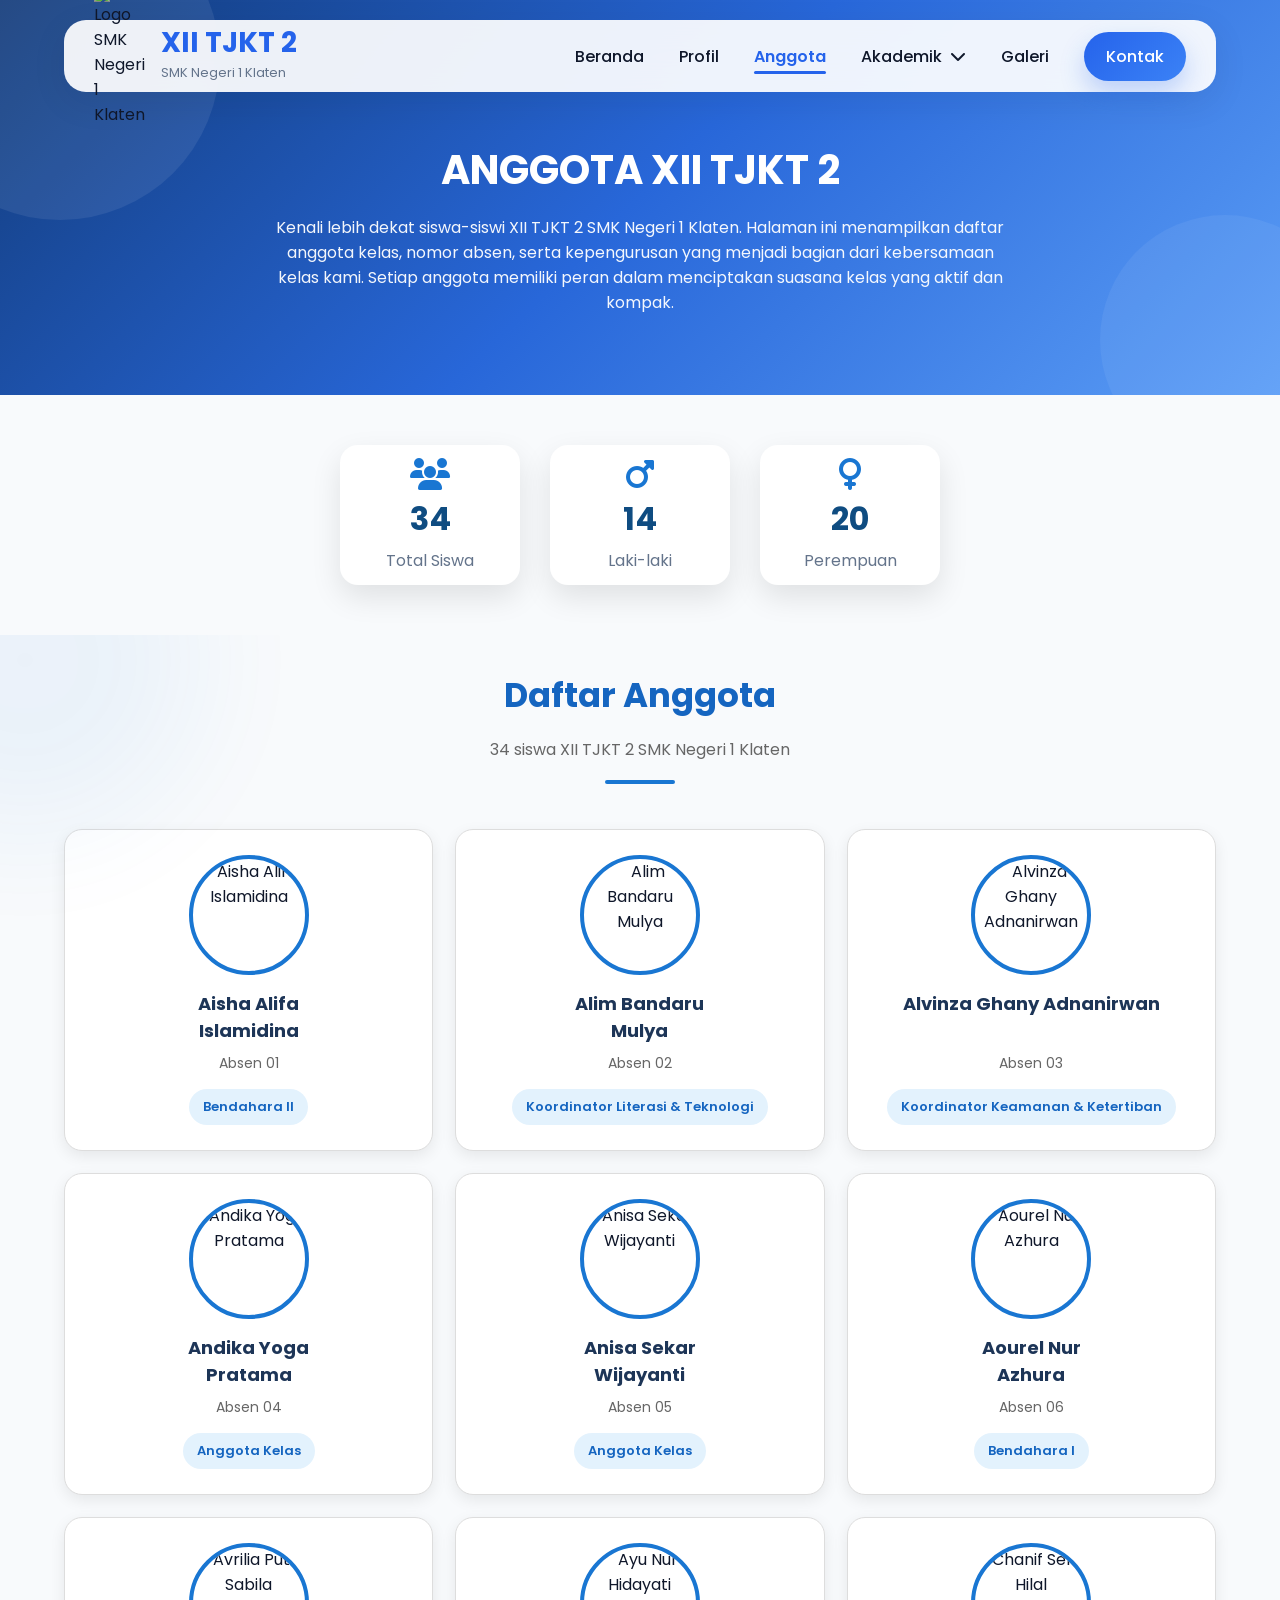
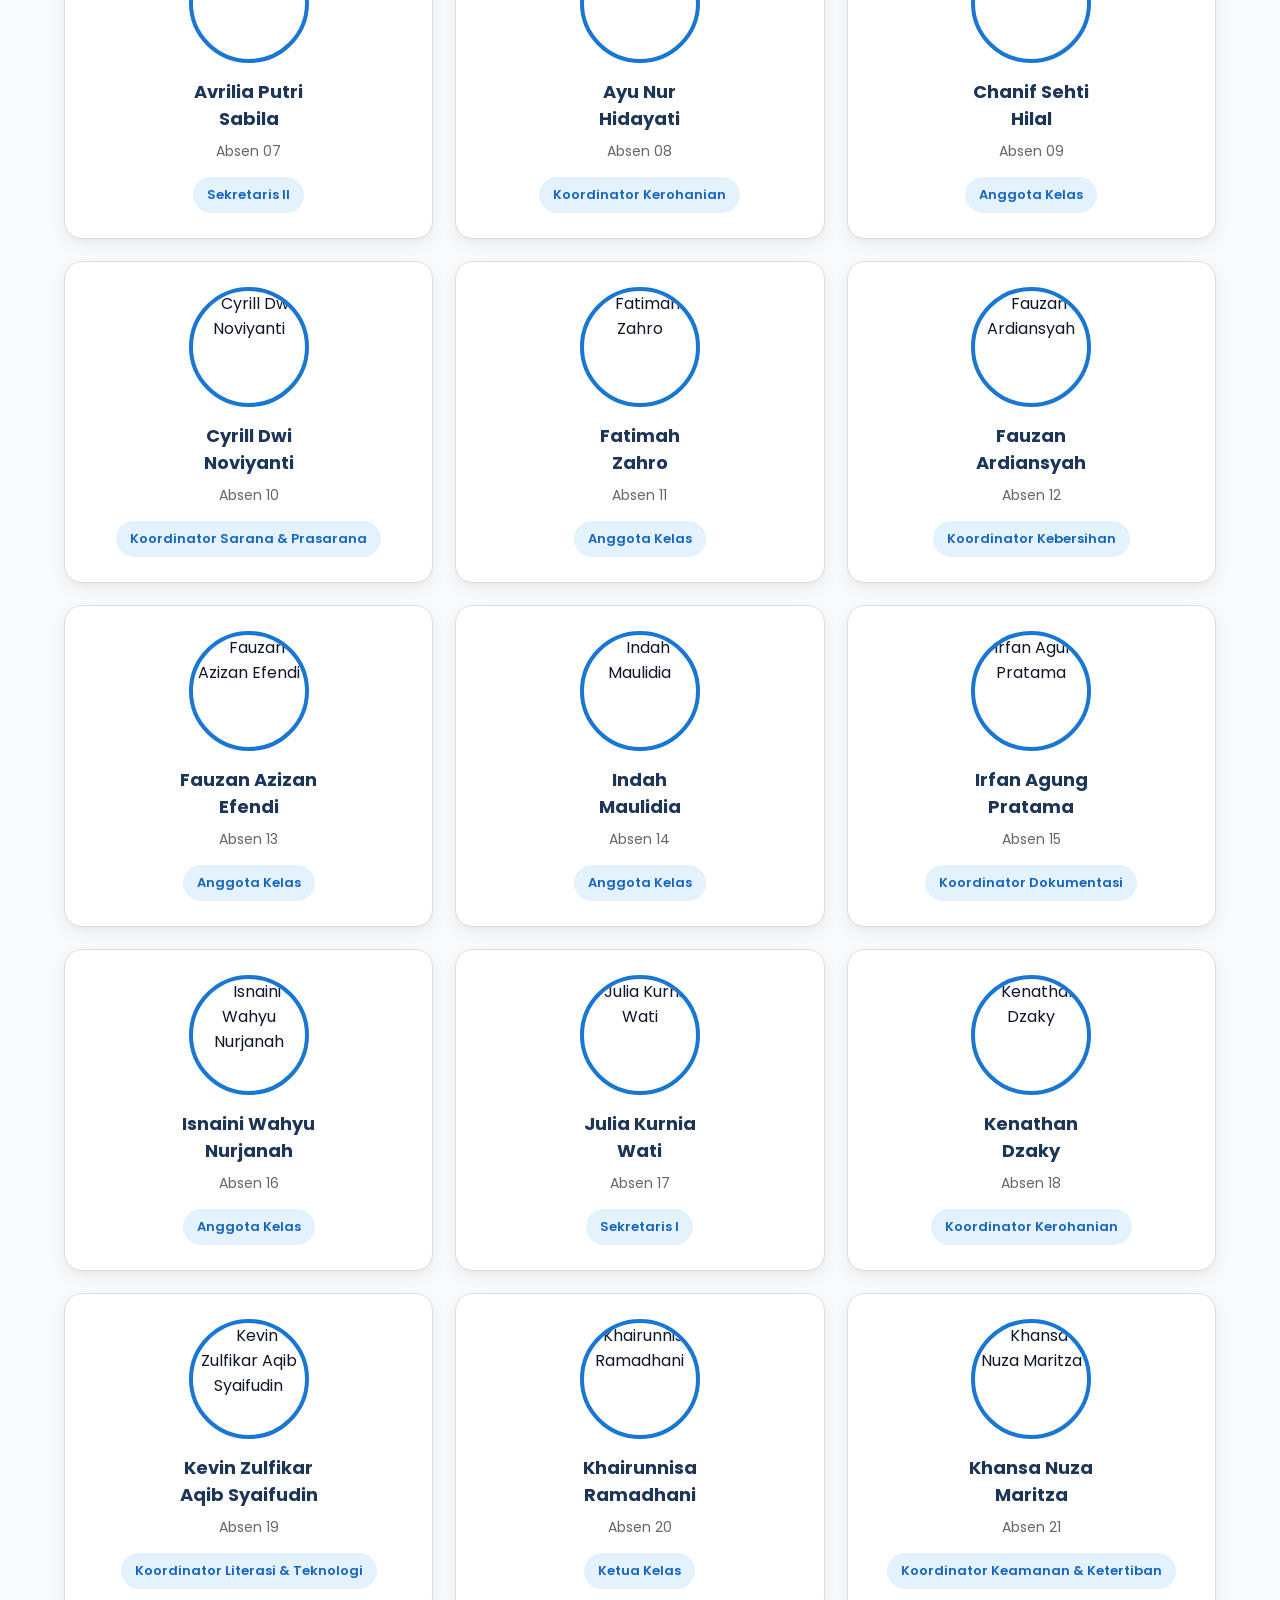
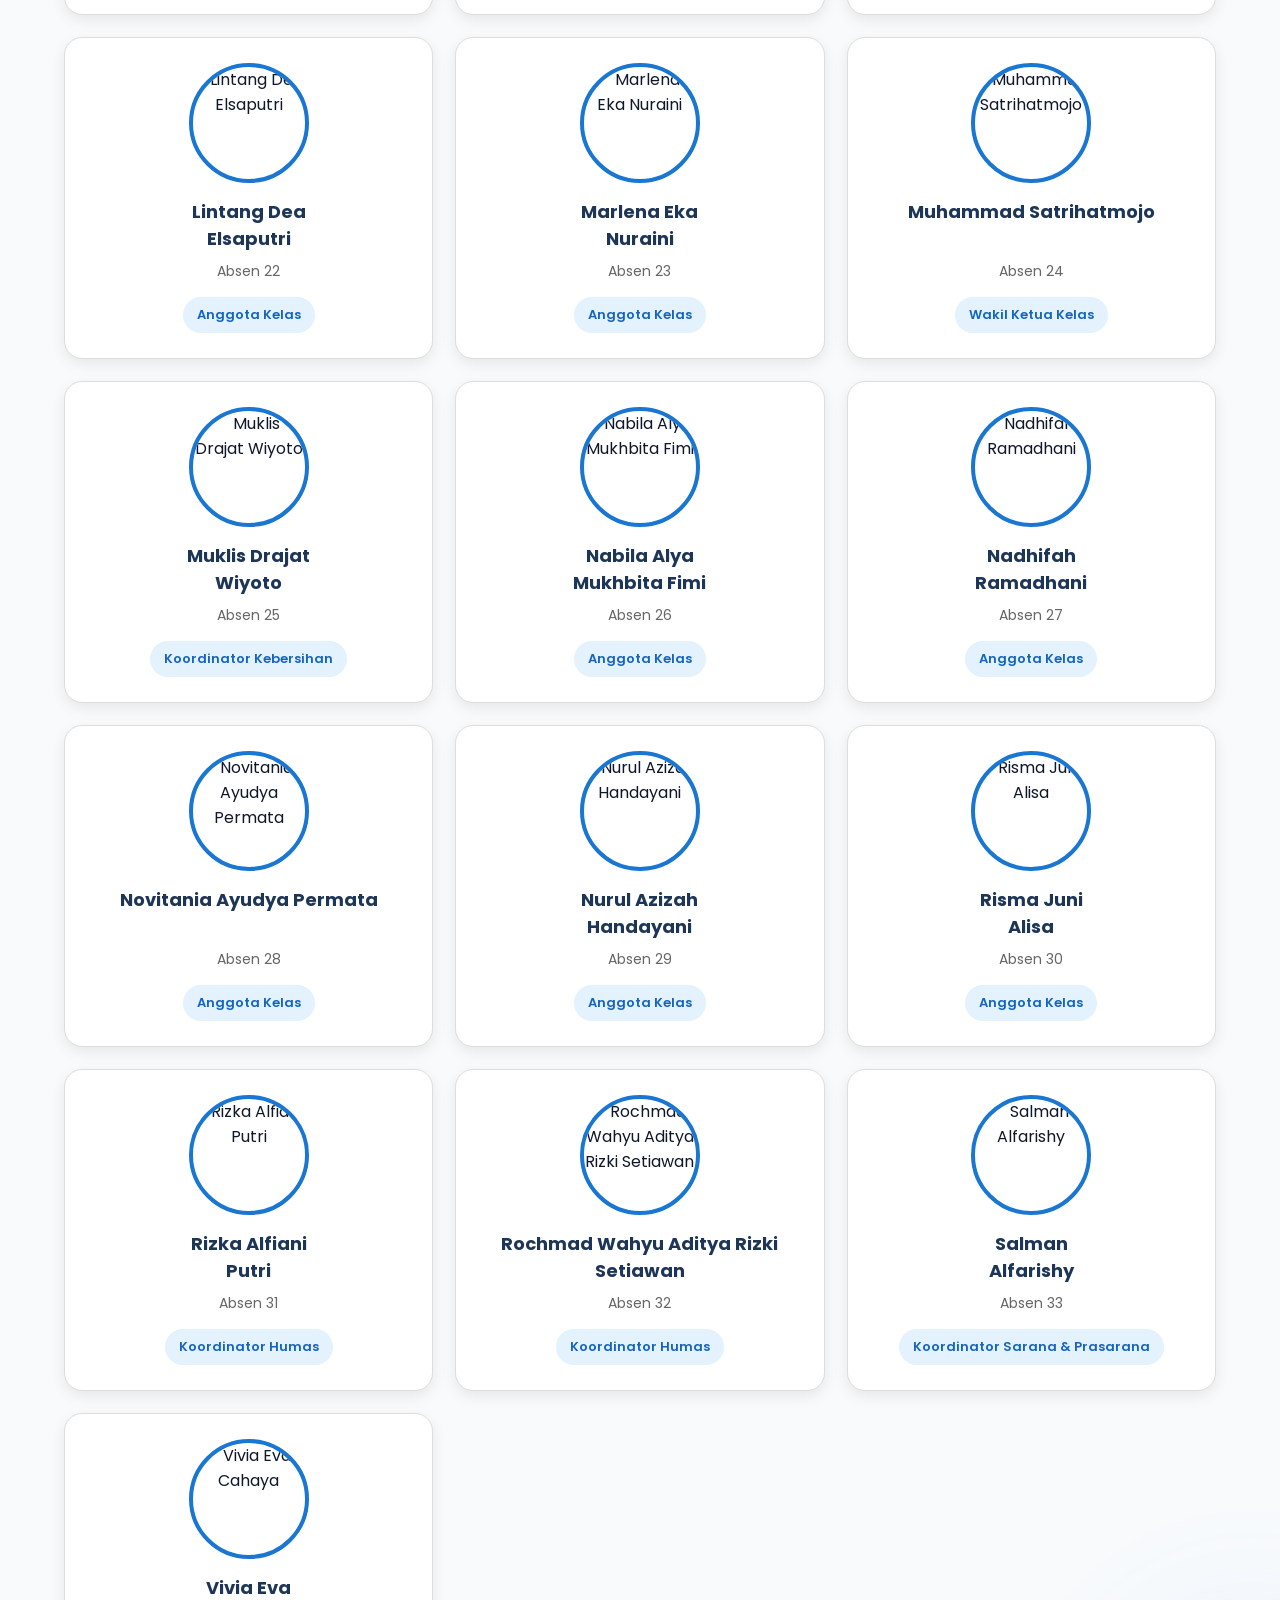
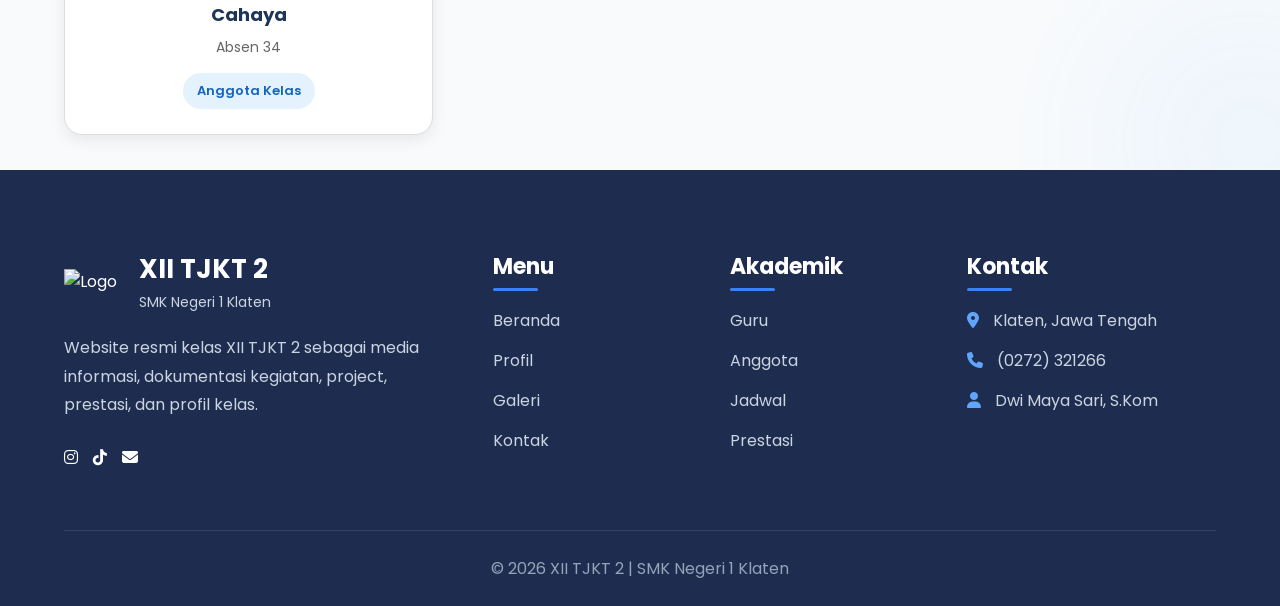
==== anggota.html @ 64a410ef "Add files via upload" ====
<!DOCTYPE html>
<html lang="en">
<head>
    <meta charset="UTF-8">
    <meta name="viewport" info="width=device-width, initial-scale=1.0">
    <title>Anggota | XII TJKT 2</title>
    <link rel="stylesheet" href="style3.css">
    <link rel="preconnect" href="https://fonts.googleapis.com">
    <link rel="preconnect" href="https://fonts.gstatic.com" crossorigin>
    <link href="https://fonts.googleapis.com/css2?family=Poppins:wght@300;400;500;600;700;800&display=swap" rel="stylesheet">
    <link rel="stylesheet"
href="https://cdnjs.cloudflare.com/ajax/libs/font-awesome/6.6.0/css/all.min.css">
<link rel="icon" href="img/logo.png"> 
</head>
<body>
    <header>

    <div class="container navbar">

        <!-- Logo -->

        <a href="index.html" class="logo">

            <img src="img/logo.png" alt="Logo SMK Negeri 1 Klaten">

            <div class="logo-text">

                <h2>XII TJKT 2</h2>

                <span>SMK Negeri 1 Klaten</span>

            </div>

        </a>

        <!-- Navigation -->

        <nav>

            <ul class="menu">

                <li>
                    <a href="index.html" >
                        Beranda
                    </a>
                </li>

                <li>
                    <a href="profil.html">
                        Profil
                    </a>
                </li>

                <li>
                    <a href="anggota.html" class="active">
                        Anggota
                    </a>
                </li>

                <li class="dropdown">

    <a href="#">
        Akademik
        <i class="fa-solid fa-chevron-down"></i>
    </a>

    <ul class="dropdown-menu">

        <li><a href="guru.html">Guru</a></li>

        <li><a href="jadwal.html">Jadwal</a></li>

        <li><a href="project.html">Project</a></li>

        <li><a href="prestasi.html">Prestasi</a></li>

        <li><a href="kegiatan.html">Kegiatan</a></li>

    </ul>

</li>
                <li>
                    <a href="galeri.html">
                        Galeri
                    </a>
                </li>

                <li>
                    <a href="kontak.html">
                        Kontak
                    </a>
                </li>

            </ul>

        </nav>

    </div>

    </header>

    <!-- ================= HEADER ================= -->

    <!-- ================= HEADER ================= -->

<section class="anggota-header">

    <div class="container">

        <h1>ANGGOTA XII TJKT 2</h1>

        <p>
            Kenali lebih dekat siswa-siswi XII TJKT 2 SMK Negeri 1 Klaten. Halaman ini menampilkan daftar anggota kelas, nomor absen, serta kepengurusan yang menjadi bagian dari kebersamaan kelas kami. Setiap anggota memiliki peran dalam menciptakan suasana kelas yang aktif dan kompak.
        </p>

    </div>

</section>

<!-- ================= STATISTIK ================= -->

<section class="statistik">

    <div class="container">

        <div class="statistik-grid">

            <div class="card-stat">
                <i class="fas fa-users"></i>
                <div>
                <h2>34</h2>
                <p>Total Siswa</p>
                </div>

            </div>

            <div class="card-stat">
                <i class="fas fa-mars"></i>
                <div>

                <h2>14</h2>

                <p>Laki-laki</p>
                </div>

            </div>

            <div class="card-stat">
                <i class="fas fa-venus"></i>
                <div>
                <h2>20</h2>

                <p>Perempuan</p>
                </div>
            </div>

        </div>

    </div>

</section>

<!-- ================= DAFTAR ANGGOTA ================= -->

<section class="anggota">
    <div class="section-title">
    <h2>Daftar Anggota</h2>
    <p>34 siswa XII TJKT 2 SMK Negeri 1 Klaten</p>
</div>

<div class="container">

<div class="anggota-grid">

<!-- 1 -->

<div class="anggota-card">
<a href="img/anggota/1.jpeg" target="_blank">
<img src="img/anggota/1.jpeg" alt="Aisha Alifa Islamidina">
</a>
<h3>Aisha Alifa 
    <br>
    Islamidina</h3>

<p class="absen">Absen 01</p>

<span class="jabatan">Bendahara II</span>

</div>

<!-- 2 -->

<div class="anggota-card">
<a href="img/anggota/2.jpeg" target="_blank">
<img src="img/anggota/2.jpeg" alt="Alim Bandaru Mulya">
</a>
<h3>Alim Bandaru 
    <br>Mulya</h3>

<p class="absen">Absen 02</p>

<span class="jabatan">Koordinator Literasi & Teknologi</span>

</div>

<!-- 3 -->

<div class="anggota-card">

<img src="img/anggota/3.jpg" alt="Alvinza Ghany Adnanirwan">

<h3>Alvinza Ghany Adnanirwan</h3>

<p class="absen">Absen 03</p>

<span class="jabatan">Koordinator Keamanan & Ketertiban</span>

</div>

<!-- 4 -->

<div class="anggota-card">

<img src="img/anggota/4.jpg" alt="Andika Yoga Pratama">

<h3>Andika Yoga 
    <br>Pratama</h3>

<p class="absen">Absen 04</p>

<span class="jabatan">Anggota Kelas</span>

</div>

<!-- 5 -->

<div class="anggota-card">
<a href="img/anggota/5.jpeg" target="_blank">
<img src="img/anggota/5.jpeg" alt="Anisa Sekar Wijayanti">
</a>
<h3>Anisa Sekar 
    <br>Wijayanti</h3>

<p class="absen">Absen 05</p>

<span class="jabatan">Anggota Kelas</span>

</div>

<!-- 6 -->

<div class="anggota-card">

<img src="img/anggota/6.jpeg" alt="Aourel Nur Azhura">

<h3>Aourel Nur 
    <br>Azhura</h3>

<p class="absen">Absen 06</p>

<span class="jabatan">Bendahara I</span>

</div>

<!-- 7 -->

<div class="anggota-card">
<a href="img/anggota/7.jpeg" target="_blank">
<img src="img/anggota/7.jpeg" alt="Avrilia Putri Sabila">
</a>
<h3>Avrilia Putri 
    <br>Sabila</h3>

<p class="absen">Absen 07</p>

<span class="jabatan">Sekretaris II</span>

</div>

<!-- 8 -->

<div class="anggota-card">
<a href="img/anggota/8.jpg" target="_blank">
<img src="img/anggota/8.jpg" alt="Ayu Nur Hidayati">
</a>
<h3>Ayu Nur
    <br> Hidayati</h3>

<p class="absen">Absen 08</p>

<span class="jabatan">Koordinator Kerohanian</span>

</div>

<!-- 9 -->

<div class="anggota-card">
<a href="img/anggota/9.jpeg" target="_blank">
<img src="img/anggota/9.jpeg" alt="Chanif Sehti Hilal">
</a>
<h3>Chanif Sehti 
    <br>Hilal</h3>

<p class="absen">Absen 09</p>

<span class="jabatan">Anggota Kelas</span>

</div>

<!-- 10 -->

<div class="anggota-card">
<a href="img/anggota/10.jpeg" target="_blank">
<img src="img/anggota/10.jpeg" alt="Cyrill Dwi Noviyanti">
</a>
<h3>Cyrill Dwi
    <br> Noviyanti</h3>

<p class="absen">Absen 10</p>

<span class="jabatan">Koordinator Sarana & Prasarana</span>

</div>

<!-- 11 -->

<div class="anggota-card">
<a href="img/anggota/11.jpeg" target="_blank">
<img src="img/anggota/11.jpeg" alt="Fatimah Zahro">
</a>
<h3>Fatimah 
    <br>Zahro</h3>

<p class="absen">Absen 11</p>

<span class="jabatan">Anggota Kelas</span>

</div>

<!-- 12 -->

<div class="anggota-card">
<a href="img/anggota/12.jpeg" target="_blank">
<img src="img/anggota/12.jpeg" alt="Fauzan Ardiansyah">
</a>
<h3>Fauzan 
    <br>Ardiansyah</h3>

<p class="absen">Absen 12</p>

<span class="jabatan">Koordinator Kebersihan</span>

</div>
<!-- 13 -->

<div class="anggota-card">
<a href="img/anggota/13.jpeg" target="_blank">
    <img src="img/anggota/13.jpeg" alt="Fauzan Azizan Efendi">
</a>
    <h3>Fauzan Azizan 
        <br>Efendi</h3>

    <p class="absen">Absen 13</p>

    <span class="jabatan">Anggota Kelas</span>

</div>

<!-- 14 -->

<div class="anggota-card">
<a href="img/anggota/14.jpeg" target="_blank">
    <img src="img/anggota/14.jpeg" alt="Indah Maulidia">
</a>
    <h3>Indah
        <br> Maulidia</h3>

    <p class="absen">Absen 14</p>

    <span class="jabatan">Anggota Kelas</span>

</div>

<!-- 15 -->

<div class="anggota-card">
<a href="img/anggota/15.jpeg" target="_blank">
    <img src="img/anggota/15.jpeg" alt="Irfan Agung Pratama">
</a>
    <h3>Irfan Agung 
        <br>Pratama</h3>

    <p class="absen">Absen 15</p>

    <span class="jabatan">Koordinator Dokumentasi</span>

</div>

<!-- 16 -->

<div class="anggota-card">
<a href="img/anggota/16.jpeg" target="_blank">
    <img src="img/anggota/16.jpeg" alt="Isnaini Wahyu Nurjanah">
</a>
    <h3>Isnaini Wahyu 
        <br>Nurjanah</h3>

    <p class="absen">Absen 16</p>

    <span class="jabatan">Anggota Kelas</span>

</div>

<!-- 17 -->

<div class="anggota-card">
<a href="img/anggota/17.jpeg" target="_blank">
    <img src="img/anggota/17.jpeg" alt="Julia Kurnia Wati">
</a>
    <h3>Julia Kurnia 
        <br>Wati</h3>

    <p class="absen">Absen 17</p>

    <span class="jabatan">Sekretaris I</span>

</div>

<!-- 18 -->

<div class="anggota-card">
<a href="img/anggota/18.jpeg" target="_blank">
    <img src="img/anggota/18.jpeg" alt="Kenathan Dzaky">
</a>
    <h3>Kenathan 
        <br>Dzaky</h3>

    <p class="absen">Absen 18</p>

    <span class="jabatan">Koordinator Kerohanian</span>

</div>

<!-- 19 -->

<div class="anggota-card">
<a href="img/anggota/19.jpeg" target="_blank">
    <img src="img/anggota/19.jpeg" alt="Kevin Zulfikar Aqib Syaifudin">
</a>
    <h3>Kevin Zulfikar 
        <br>Aqib Syaifudin</h3>

    <p class="absen">Absen 19</p>

    <span class="jabatan">Koordinator Literasi & Teknologi</span>

</div>

<!-- 20 -->

<div class="anggota-card">
<a href="img/anggota/20.jpeg" target="_blank">
    <img src="img/anggota/20.jpeg" alt="Khairunnisa Ramadhani">
</a>
    <h3>Khairunnisa 
        <br>Ramadhani</h3>

    <p class="absen">Absen 20</p>

    <span class="jabatan">Ketua Kelas</span>

</div>

<!-- 21 -->

<div class="anggota-card">
<a href="img/anggota/21.jpg" target="_blank">
    <img src="img/anggota/21.jpg" alt="Khansa Nuza Maritza">
</a>
    <h3>Khansa Nuza 
        <br>Maritza</h3>

    <p class="absen">Absen 21</p>

    <span class="jabatan">Koordinator Keamanan & Ketertiban</span>

</div>

<!-- 22 -->

<div class="anggota-card">
<a href="img/anggota/22.jpeg" target="_blank">
    <img src="img/anggota/22.jpeg" alt="Lintang Dea Elsaputri">
</a>
    <h3>Lintang Dea 
        <br>Elsaputri</h3>

    <p class="absen">Absen 22</p>

    <span class="jabatan">Anggota Kelas</span>

</div>

<!-- 23 -->

<div class="anggota-card">
<a href="img/anggota/23.jpeg" target="_blank">
    <img src="img/anggota/23.jpeg" alt="Marlena Eka Nuraini">
</a>
    <h3>Marlena Eka 
        <br>Nuraini</h3>

    <p class="absen">Absen 23</p>

    <span class="jabatan">Anggota Kelas</span>

</div>

<!-- 24 -->

<div class="anggota-card">
<a href="img/anggota/24.jpeg" target="_blank">
    <img src="img/anggota/24.jpeg" alt="Muhammad Satrihatmojo">
</a>
    <h3>Muhammad Satrihatmojo</h3>

    <p class="absen">Absen 24</p>

    <span class="jabatan">Wakil Ketua Kelas</span>

</div>
<!-- 25 -->

<div class="anggota-card">
<a href="img/anggota/25.jpeg" target="_blank">
    <img src="img/anggota/25.jpeg" alt="Muklis Drajat Wiyoto">
</a>
    <h3>Muklis Drajat 
        <br>Wiyoto</h3>

    <p class="absen">Absen 25</p>

    <span class="jabatan">Koordinator Kebersihan</span>

</div>

<!-- 26 -->

<div class="anggota-card">
<a href="img/anggota/26.jpeg" target="_blank">
    <img src="img/anggota/26.jpeg" alt="Nabila Alya Mukhbita Fimi">
</a>
    <h3>Nabila Alya 
        <br>Mukhbita Fimi</h3>

    <p class="absen">Absen 26</p>

    <span class="jabatan">Anggota Kelas</span>

</div>

<!-- 27 -->

<div class="anggota-card">

    <img src="img/anggota/27.jpeg" alt="Nadhifah Ramadhani">

    <h3>Nadhifah 
        <br>Ramadhani</h3>

    <p class="absen">Absen 27</p>

    <span class="jabatan">Anggota Kelas</span>

</div>

<!-- 28 -->

<div class="anggota-card">
<a href="img/anggota/img/anggota/28.jpg" target="_blank">
    <img src="img/anggota/img/anggota/28.jpg" alt="Novitania Ayudya Permata">
</a>
    <h3>Novitania Ayudya Permata</h3>

    <p class="absen">Absen 28</p>

    <span class="jabatan">Anggota Kelas</span>

</div>

<!-- 29 -->

<div class="anggota-card">

    <img src="img/anggota/29.jpeg" alt="Nurul Azizah Handayani">

    <h3>Nurul Azizah 
        <br>Handayani</h3>

    <p class="absen">Absen 29</p>

    <span class="jabatan">Anggota Kelas</span>

</div>

<!-- 30 -->

<div class="anggota-card">
<a href="img/anggota/30.jpeg" target="_blank">
    <img src="img/anggota/30.jpeg" alt="Risma Juni Alisa">
</a>
    <h3>Risma Juni 
        <br>Alisa</h3>

    <p class="absen">Absen 30</p>

    <span class="jabatan">Anggota Kelas</span>

</div>

<!-- 31 -->

<div class="anggota-card">
    <a href="img/anggota/31.jpeg" target="_blank">
    <img src="img/anggota/31.jpeg" alt="Rizka Alfiani Putri">
</a>

    <h3>Rizka Alfiani 
        <br>Putri</h3>

    <p class="absen">Absen 31</p>

    <span class="jabatan">Koordinator Humas</span>

</div>

<!-- 32 -->

<div class="anggota-card">
<a href="img/anggota/32.jpeg" target="_blank">
    <img src="img/anggota/32.jpeg" alt="Rochmad Wahyu Aditya Rizki Setiawan">
</a>
    <h3>Rochmad Wahyu Aditya Rizki Setiawan</h3>

    <p class="absen">Absen 32</p>

    <span class="jabatan">Koordinator Humas</span>

</div>

<!-- 33 -->

<div class="anggota-card">
<a href="img/anggota/33.jpeg" target="_blank">
    <img src="img/anggota/33.jpeg" alt="Salman Alfarishy">
</a>
    <h3>Salman
        <br> Alfarishy</h3>

    <p class="absen">Absen 33</p>

    <span class="jabatan">Koordinator Sarana & Prasarana</span>

</div>

<!-- 34 -->

<div class="anggota-card">
<a href="img/anggota/34.jpeg" target="_blank">
    <img src="img/anggota/34.jpeg" alt="Vivia Eva Cahaya">
</a>
    <h3>Vivia Eva
        <br> Cahaya</h3>

    <p class="absen">Absen 34</p>

    <span class="jabatan">Anggota Kelas</span>

</div>

</div>

</div>

</section>

    <!-- ================= FOOTER ================= -->

    <footer class="footer">

    <div class="container">

        <div class="footer-grid">

            <!-- Logo -->

            <div class="footer-box">

                <div class="footer-logo">

                    <img src="img/logo.png" alt="Logo">

                    <div>

                        <h2>XII TJKT 2</h2>

                        <span>SMK Negeri 1 Klaten</span>

                    </div>

                </div>

                <p>
                    Website resmi kelas XII TJKT 2 sebagai media informasi,
                    dokumentasi kegiatan, project, prestasi, dan profil kelas.
                </p>

                <div class="footer-social">
                    <a href="https://www.instagram.com/tjktwoo_/" target="_blank" title="@tjktwoo_">
                        <i class="fab fa-instagram"></i>
                    </a>

                    <a href="https://www.tiktok.com/@tjktwo27/" target="_blank" title="@tjktwo27">
                        <i class="fab fa-tiktok"></i>
                    </a>

                    <a href="https://ngl.link/tjkttwo27" target="_blank" title="Menfess">
                        <i class="fas fa-envelope"></i>
                    </a>
                </div>

            </div>

            <!-- Menu -->

            <div class="footer-box">

                <h3>Menu</h3>

                <ul>

                    <li><a href="index.html">Beranda</a></li>
                    <li><a href="profil.html">Profil</a></li>
                    <li><a href="galeri.html">Galeri</a></li>
                    <li><a href="kontak.html">Kontak</a></li>

                </ul>

            </div>

            <!-- Akademik -->

            <div class="footer-box">

                <h3>Akademik</h3>

                <ul>

                    <li><a href="guru.html">Guru</a></li>
                    <li><a href="anggota.html">Anggota</a></li>
                    <li><a href="jadwal.html">Jadwal</a></li>
                    <li><a href="prestasi.html">Prestasi</a></li>

                </ul>

            </div>

            <!-- Kontak -->

            <div class="footer-box">

                <h3>Kontak</h3>

                <ul>

                    <li>
                        <i class="fas fa-location-dot"></i>
                        Klaten, Jawa Tengah
                    </li>

                    <li>
                        <i class="fas fa-phone"></i>
                        (0272) 321266
                    </li>

                    <li>
                        <i class="fas fa-user"></i>
                        Dwi Maya Sari, S.Kom
                    </li>

                </ul>

            </div>

        </div>

        <div class="footer-bottom">

            <p>
                © 2026 XII TJKT 2 | SMK Negeri 1 Klaten
            </p>

        </div>

    </div>

</footer>
</body>
</html>
---- style3.css ----
/* ========================================
            GOOGLE FONT
======================================== */

@import url('https://fonts.googleapis.com/css2?family=Poppins:wght@300;400;500;600;700;800&display=swap');

/* ========================================
              ROOT
======================================== */

:root{

    --primary:#2563EB;
    --primary-dark:#1D4ED8;
    --secondary:#60A5FA;

    --dark:#0F172A;
    --text:#64748B;

    --white:#FFFFFF;
    --background:#F8FAFC;

    --shadow:0 15px 35px rgba(37,99,235,.15);

    --radius:18px;

    --transition:.35s ease;

}

/* ========================================
             RESET
======================================== */

*{
    margin:0;
    padding:0;
    box-sizing:border-box;
}

html{
    scroll-behavior:smooth;
}

body{

    font-family:'Poppins',sans-serif;

    background:var(--background);

    color:var(--dark);

    overflow-x:hidden;

}

/* ========================================
           CONTAINER
======================================== */

.container{

    width:1180px;

    max-width:90%;

    margin:auto;

}

/* ========================================
          SECTION
======================================== */

section{

    padding:100px 0;

}

/* ========================================
            IMAGE
======================================== */

img{

    max-width:100%;

    display:block;

}

/* ========================================
            LINK
======================================== */

a{

    text-decoration:none;

    color:inherit;

}

ul{

    list-style:none;

}

/* ========================================
            BUTTON
======================================== */

.btn{

    display:inline-flex;

    align-items:center;

    gap:10px;

    padding:15px 30px;

    border-radius:50px;

    background:var(--primary);

    color:white;

    font-weight:600;

    transition:var(--transition);

    box-shadow:var(--shadow);

}

.btn:hover{

    background:var(--primary-dark);

    transform:translateY(-4px);

}

.btn-outline{

    background:transparent;

    color:white;

    border:2px solid rgba(255,255,255,.7);

}

.btn-outline:hover{

    background:white;

    color:var(--primary);

}

/* ========================================
            TITLE
======================================== */

.section-title{

    text-align:center;

    margin-bottom:35px;

}

.section-title h2{

    font-size:42px;

    color:var(--dark);

    margin-bottom:15px;

}

.section-title p{

    color:var(--text);

    max-width:650px;

    margin:auto;

    line-height:1.8;

}
/* ========================================
                NAVBAR
======================================== */

header{

    position:fixed;

    top:20px;

    left:0;

    width:100%;

    z-index:1000;

}

.navbar{

    display:flex;

    justify-content:space-between;

    align-items:center;

    height:72px;

    padding:0 30px;

    background:rgba(255,255,255,.92);

    backdrop-filter:blur(18px);

    border-radius:22px;

    box-shadow:
    0 10px 35px rgba(15,23,42,.08);

    transition:.35s;

}

/* ==========================
        LOGO
========================== */

.logo{

    display:flex;

    align-items:center;

    gap:15px;

}

.logo img{

    width:52px;

}

.logo-text h2{

    font-size:28px;

    color:var(--primary);

    font-weight:700;

    line-height:1.1;

}

.logo-text span{

    font-size:13px;

    color:var(--text);

}

/* ==========================
        MENU
========================== */

.menu{

    display:flex;

    align-items:center;

    gap:35px;

}

.menu>li{

    position:relative;

}

.menu>li>a{

    display:flex;

    align-items:center;

    gap:8px;

    height:72px;

    font-weight:500;

    color:var(--dark);

    transition:.3s;

    position:relative;

}

/* Hover */

.menu>li>a:hover{

    color:var(--primary);

}

/* Underline */

.menu>li>a::after{

    content:"";

    position:absolute;

    left:50%;

    bottom:18px;

    width:0;

    height:3px;

    border-radius:20px;

    background:var(--primary);

    transform:translateX(-50%);

    transition:.3s;

}

.menu>li>a:hover::after,

.menu>li>a.active::after{

    width:100%;

}

.menu>li>a.active{

    color:var(--primary);

    font-weight:600;

}

/* ==========================
        BUTTON KONTAK
========================== */

.menu li:last-child a{

    height:auto;

    padding:12px 22px;

    border-radius:50px;

    background:linear-gradient(135deg,#2563EB,#3B82F6);

    color:white;

    box-shadow:0 12px 25px rgba(37,99,235,.25);

}

.menu li:last-child a::after{

    display:none;

}

.menu li:last-child a:hover{

    transform:translateY(-3px);

}

/* ==========================
        DROPDOWN
========================== */

.dropdown{

    position:relative;

}

.dropdown-menu{

    position:absolute;

    top:78px;

    left:50%;

    transform:translateX(-50%) translateY(15px);

    width:220px;

    background:white;

    border-radius:18px;

    box-shadow:
    0 18px 40px rgba(0,0,0,.08);

    padding:10px 0;

    opacity:0;

    visibility:hidden;

    transition:.35s;

}

.dropdown:hover .dropdown-menu{

    opacity:1;

    visibility:visible;

    transform:translateX(-50%) translateY(0);

}

.dropdown-menu li a{

    display:block;

    padding:13px 20px;

    color:var(--dark);

    transition:.25s;

}

.dropdown-menu li a:hover{

    background:#EFF6FF;

    color:var(--primary);

    padding-left:28px;

}

/* ==========================
        RESPONSIVE
========================== */

@media(max-width:992px){

    .menu{

        display:none;

    }

    .navbar{

        height:70px;

        padding:0 20px;

    }

}
/* ========================================
            PART 3 - HERO
======================================== */

.hero{
    position: relative;
    min-height: 100vh;
    display: flex;
    align-items: center;
    overflow: hidden;
    padding: 150px 0 80px;
    /* background: linear-gradient(135deg, #102A72, #2456D8, #4D8FF5); */
    background: linear-gradient(135deg, #102A72, #2456D8, #4D8FF5);
}

/* Background Decoration */

.hero::before{
    content:"";
    position:absolute;
    width:500px;
    height:500px;
    border-radius:50%;
    background:rgba(255,255,255,.08);
    top:-180px;
    right:-180px;
    filter:blur(40px);
}

.hero::after{
    content:"";
    position:absolute;
    width:450px;
    height:450px;
    border-radius:50%;
    background:rgba(255,255,255,.05);
    bottom:-180px;
    left:-180px;
    filter:blur(60px);
}

.hero-wrapper{
    display:grid;
    grid-template-columns:1.1fr .9fr;
    gap:70px;
    align-items:center;
    position:relative;
    z-index:2;
}

/* ==========================
      HERO TEXT
========================== */

.hero-badge{

    display:inline-flex;
    align-items:center;
    gap:8px;

    background:rgba(255,255,255,.15);

    color:#fff;

    padding:10px 18px;

    border-radius:50px;

    backdrop-filter:blur(10px);

    margin-bottom:25px;

    font-size:14px;

    font-weight:500;

}

/* .hero-text h1{

    font-size:64px;

    line-height:1.1;

    color:white;

    margin-bottom:25px;

    font-weight:800;

}

.hero-text h1 span{

    color:#FFD54F;

} */
.hero-text h1{
    font-size:64px;
    line-height:1.08;
    color:white;
    margin-bottom:25px;
    font-weight:800;
}

.hero-text h1 span{
    color:#FFD54F;
    display:inline-block;
}

.hero-text p{

    color:#E2E8F0;

    font-size:17px;

    line-height:1.9;

    margin-bottom:35px;

    max-width:560px;

}

/* ==========================
      BUTTON
========================== */

.hero-button{

    display:flex;

    gap:18px;

    margin-bottom:40px;

}

.hero-button .btn{

    background:white;

    color:#2563EB;

}

.hero-button .btn:hover{

    background:#EFF6FF;

}

.hero-button .btn-outline{

    border:2px solid rgba(255,255,255,.7);

    color:white;

    background:transparent;

}

.hero-button .btn-outline:hover{

    background:white;

    color:#2563EB;

}

/* ==========================
      STATISTICS
========================== */

.hero-stats{

    display:flex;

    gap:20px;

    flex-wrap:wrap;

}

.stat{

    background:rgba(255,255,255,.12);

    backdrop-filter:blur(15px);

    border:1px solid rgba(255,255,255,.15);

    border-radius:18px;

    padding:18px 30px;

    min-width:120px;

    text-align:center;

}

.stat h3{

    color:white;

    font-size:30px;

    margin-bottom:5px;

}

.stat p{

    color:#E2E8F0;

    font-size:14px;

    margin:0;

}

/* ==========================
      HERO IMAGE
========================== */

.hero-image{

    display:flex;

    justify-content:center;

}

.image-box{

    position:relative;

    width:100%;

    max-width:500px;

}

.image-box::before{

    content:"";

    position:absolute;

    inset:-20px;

    border-radius:35px;

    background:linear-gradient(135deg,#60A5FA,#2563EB);

    opacity:.25;

    filter:blur(35px);

}

.image-box img{

    position:relative;

    width:100%;

    border-radius:28px;

    border:8px solid rgba(255,255,255,.18);

    box-shadow:0 30px 60px rgba(0,0,0,.25);

    animation:float 5s ease-in-out infinite;

}

/* ==========================
      FLOAT
========================== */

@keyframes float{

    0%{
        transform:translateY(0);
    }

    50%{
        transform:translateY(-15px);
    }

    100%{
        transform:translateY(0);
    }

}

/* ==========================
      RESPONSIVE
========================== */

@media(max-width:992px){

.hero{

padding-top:140px;

}

.hero-wrapper{

grid-template-columns:1fr;

text-align:center;

}

.hero-text p{

margin:auto auto 35px;

}

.hero-button{

justify-content:center;

}

.hero-stats{

justify-content:center;

}

.hero-text h1{

font-size:46px;

}

.hero-image{

margin-top:40px;

}

}

@media(max-width:576px){

.hero-text h1{

font-size:36px;

}

.hero-text p{

font-size:15px;

}

.hero-button{

flex-direction:column;

}

.hero-button .btn,
.hero-button .btn-outline{

justify-content:center;

}

.stat{

width:100%;

}

}
/* ========================================
            PART 4 - STATISTICS
======================================== */

.stats{
    margin-top:-25px;
    position:relative;
    z-index:10;
}

.stats-grid{
    display:grid;
    grid-template-columns:repeat(4,1fr);
    gap:20px;
}

.stats-card{
    background:white;
    border-radius:18px;
    padding:24px 18px;
    text-align:center;
    box-shadow:0 10px 30px rgba(15,23,42,.08);
    transition:.35s;
    cursor:pointer;
    border:1px solid rgba(37,99,235,.08);
}

.stats-card:hover{

    transform:translateY(-7px);

    box-shadow:0 18px 35px rgba(37,99,235,.18);

}

/* .stats-icon{

    width:58px;

    height:58px;

    margin:auto;

    margin-bottom:20px;

    border-radius:50%;

    display:flex;

    justify-content:center;

    align-items:center;

    background:linear-gradient(135deg,#2563EB,#60A5FA);

    color:white;

    font-size:30px;

} */
.stats-icon{
    width:58px;
    height:58px;
    margin:0 auto 14px;
    border-radius:50%;
    display:flex;
    justify-content:center;
    align-items:center;
    background:linear-gradient(135deg,#2563EB,#60A5FA);
    color:white;
    font-size:23px;
}

.stats-card h2{

    font-size:30px;

    color:var(--primary);

    margin-bottom:6px;

    font-weight:700;

}

.stats-card p{

    color:var(--text);

    font-size:14px;

    font-weight:500;
    margin:0;
}

/* Hover Icon */

.stats-card:hover .stats-icon{

    transform:rotate(8deg) scale(1.06);

    transition:.35s;

}

/* ========================
      RESPONSIVE
======================== */

@media(max-width:992px){

.stats{

margin-top:30px;

}

.stats-grid{

grid-template-columns:repeat(2,1fr);

}

}

/* @media(max-width:576px){

.stats-grid{

grid-template-columns:1fr;

}

.stats-card{

padding:30px;

}

} */
 @media(max-width:576px){

    .stats-grid{
        grid-template-columns:1fr 1fr;
        gap:12px;
    }

    .stats-card{
        padding:20px 12px;
    }

    .stats-icon{
        width:50px;
        height:50px;
        font-size:20px;
    }

    .stats-card h2{
        font-size:25px;
    }

    .stats-card p{
        font-size:12px;
    }

}
/* ========================================
            PART 5 - ABOUT
======================================== */

.about{

    padding:10px 0 100px;

    background:#F8FAFC;

}
.about-content p{
    margin-bottom:20px;
    color:#64748B;
    line-height:1.9;
    text-align:justify;
}

.about-content .btn{
    margin-top:15px;
}

.about-wrapper{

    display:grid;

    grid-template-columns:1fr 1fr;

    gap:70px;

    align-items:center;

}

/* IMAGE */

.about-image{

    position:relative;

}

.about-image img{

    width:100%;

    border-radius:25px;

    box-shadow:0 20px 50px rgba(0,0,0,.12);

    transition:.4s;

}

.about-image img:hover{

    transform:scale(1.03);

}

.about-image::before{

    content:"";

    position:absolute;

    width:120px;

    height:120px;

    background:#2563EB;

    opacity:.12;

    border-radius:25px;

    top:-20px;

    left:-20px;

    z-index:-1;

}

.about-image::after{

    content:"";

    position:absolute;

    width:180px;

    height:180px;

    border:4px solid #60A5FA;

    border-radius:30px;

    bottom:-20px;

    right:-20px;

    z-index:-1;

}

/* CONTENT */

.about-content h3{

    font-size:40px;

    margin-bottom:20px;

    color:var(--dark);

}

.about-content p{

    color:var(--text);

    line-height:1.9;

    margin-bottom:30px;

}

/* LIST */

.about-list{

    display:grid;

    gap:18px;

    margin-bottom:35px;

}

.about-item{

    display:flex;

    align-items:center;

    gap:15px;

    background:white;

    padding:16px 20px;

    border-radius:15px;

    box-shadow:0 10px 25px rgba(0,0,0,.05);

    transition:.3s;

}

.about-item:hover{

    transform:translateX(8px);

}

.about-item i{

    font-size:22px;

    color:#2563EB;

}

.about-item span{

    font-weight:500;

}

/* RESPONSIVE */

@media(max-width:992px){

.about-wrapper{

grid-template-columns:1fr;

}

.about-content{

text-align:center;

}

.about-item{

justify-content:center;

}

.about-content .btn{

margin:auto;

}

}

/* ========================================
            PART 7 - FOOTER
======================================== */

.footer{

    background:#1e2d4f;

    color:white;

    padding-top:80px;

}


.footer-grid{

    display:grid;

    grid-template-columns:2fr 1fr 1fr 1.3fr;

    gap:45px;

    padding-bottom:60px;

}

.footer-box h3{

    margin-bottom:25px;

    font-size:22px;

    position:relative;

}

.footer-box h3::after{

    content:"";

    position:absolute;

    left:0;

    bottom:-8px;

    width:45px;

    height:3px;

    background:#3B82F6;

    border-radius:20px;

}

.footer-logo{

    display:flex;

    align-items:center;

    gap:15px;

    margin-bottom:20px;

}

.footer-logo img{

    width:60px;

}

.footer-logo h2{

    font-size:26px;

}

.footer-logo span{

    color:#CBD5E1;

    font-size:14px;

}

.footer-box p{

    color:#CBD5E1;

    line-height:1.8;

    margin-bottom:25px;

}

.footer-box ul{

    display:flex;

    flex-direction:column;

    gap:15px;

}

.footer-box ul li{

    color:#CBD5E1;

}

.footer-box ul li a{

    transition:.3s;

}

.footer-box ul li a:hover{

    color:#60A5FA;

    padding-left:8px;

}

.footer-box ul li i{

    margin-right:10px;

    color:#60A5FA;

}

 .footer-social{

    display:flex;

    gap:15px;

}

/* .footer-social a{

    width:45px;

    height:45px;

    display:flex;

    justify-content:center;

    align-items:center;

    background:#1E293B;

    border-radius:50%;

    transition:.3s;

    color:white;

}

.footer-social a:hover{

    background:#2563EB;

    transform:translateY(-5px);

} */
.footer-social a {
    position: relative;
}

.footer-social a::after {
    content: attr(title);
    position: absolute;
    bottom: 48px;
    left: 50%;
    transform: translateX(-50%);
    
    background: #111827;
    color: white;
    padding: 6px 10px;
    border-radius: 6px;
    font-size: 11px;
    white-space: nowrap;

    opacity: 0;
    visibility: hidden;
    transition: 0.2s;
    pointer-events: none;
}

.footer-social a:hover::after {
    opacity: 1;
    visibility: visible;
}

.footer-bottom{

    border-top:1px solid rgba(255,255,255,.1);

    text-align:center;

    padding:25px 0;

    color:#94A3B8;

}

/* =====================
    RESPONSIVE
===================== */

@media(max-width:992px){

.footer-grid{

grid-template-columns:1fr 1fr;

}

}

@media(max-width:600px){

.footer-grid{

grid-template-columns:1fr;

text-align:center;

}

.footer-logo{

justify-content:center;

}

.footer-social{

justify-content:center;

}

.footer-box h3::after{

left:50%;

transform:translateX(-50%);

}

}
/* ========================================
        PART 8 - RESPONSIVE & ANIMATION
======================================== */

/* Smooth Scroll */

html{
    scroll-behavior:smooth;
}

/* Transition */

*{
    transition:.3s ease;
}

/* Fade Up */

@keyframes fadeUp{

    from{
        opacity:0;
        transform:translateY(40px);
    }

    to{
        opacity:1;
        transform:translateY(0);
    }

}

/* Fade Left */

@keyframes fadeLeft{

    from{
        opacity:0;
        transform:translateX(-40px);
    }

    to{
        opacity:1;
        transform:translateX(0);
    }

}

/* Fade Right */

@keyframes fadeRight{

    from{
        opacity:0;
        transform:translateX(40px);
    }

    to{
        opacity:1;
        transform:translateX(0);
    }

}

/* Floating */

@keyframes floating{

    0%{
        transform:translateY(0);
    }

    50%{
        transform:translateY(-12px);
    }

    100%{
        transform:translateY(0);
    }

}

/* Hero */

.hero-text{
    animation:fadeLeft .9s ease;
}

.hero-image{
    animation:fadeRight .9s ease;
}

.image-box img{
    animation:floating 5s ease-in-out infinite;
}

/* Cards */

.stats-card,
.preview-card,
.about-item{

    animation:fadeUp .8s ease;

}

/* Hover */

.stats-card:hover,
.preview-card:hover{

    transform:translateY(-10px);

}

.about-item:hover{

    transform:translateX(10px);

}

.btn:hover{

    transform:translateY(-4px);

}

/* ==========================
      RESPONSIVE
========================== */

@media(max-width:992px){

    section{

        padding:80px 0;

    }

    .hero-wrapper,
    .about-wrapper{

        grid-template-columns:1fr;
        text-align:center;
        gap:50px;

    }

    .hero-text p{

        margin:auto auto 30px;

    }

    .hero-button{

        justify-content:center;

    }

    .hero-stats{

        justify-content:center;

    }

    .stats-grid{

        grid-template-columns:repeat(2,1fr);

    }

    .preview-grid{

        grid-template-columns:1fr;

    }

    .footer-grid{

        grid-template-columns:1fr 1fr;

    }

}

@media(max-width:768px){

    .hero-text h1{

        font-size:42px;

    }

    .section-title h2{

        font-size:34px;

    }

}

@media(max-width:576px){

    .hero{

        padding-top:130px;

    }

    .hero-button{

        flex-direction:column;

    }

    .hero-button .btn,
    .hero-button .btn-outline{

        width:100%;
        justify-content:center;

    }

    .stats-grid{

        grid-template-columns:1fr;

    }

    .footer-grid{

        grid-template-columns:1fr;
        text-align:center;

    }

    .footer-logo{

        justify-content:center;

    }

    .footer-social{

        justify-content:center;

    }

}
/* ========================================
            PART 1 - PROFIL SECTION
======================================== */
/* ========================================
            PROFIL
======================================== */
.profil-header{
    /* background: linear-gradient(135deg, #123B82, #245EDB, #4389F5); */
    background: linear-gradient(135deg, #123B7A, #2867D9, #5B9DF6);
    color:#fff;
    text-align:center;
    padding:145px 20px 135px;
    position:relative;
    overflow:hidden;
}

.profil-header::before{
    content:"";
    position:absolute;
    width:320px;
    height:320px;
    border-radius:50%;
    background:rgba(255,255,255,.08);
    top:-100px;
    left:-100px;
}

.profil-header::after{
    content:"";
    position:absolute;
    width:250px;
    height:250px;
    border-radius:50%;
    background:rgba(255,255,255,.06);
    right:-70px;
    bottom:-70px;
}

.profil-header h1{
    position:relative;
    z-index:2;
    font-size:3rem;
    margin-bottom:20px;
}

.profil-header p{
    position:relative;
    z-index:2;
    max-width:760px;
    margin:auto;
    line-height:1.9;
    color:rgba(255,255,255,.92);
    font-size:1.05rem;
}
.profil{
    background:#f8fbff;
    padding:0 0 90px;
}


/* Judul */

.section-header{
    text-align:center;
    max-width:700px;
    margin:0 auto 60px;
    margin-bottom:50px;
}

.section-header .subtitle{
    display:inline-block;
    background:#dbeafe;
    color:#2563eb;
    padding:8px 20px;
    border-radius:30px;
    font-size:14px;
    font-weight:600;
    margin-bottom:18px;
}

.section-header h1{
    font-size:52px;
    color:#0f172a;
    font-weight:700;
    margin-bottom:18px;
}

.section-header p{
    color:#64748b;
    font-size:18px;
    line-height:1.8;
}

/* Banner */

.profil-banner{
    width:100%;
    margin:-70px auto 60px;
    border-radius:25px;
    overflow:hidden;
    border:8px solid #fff;
    box-shadow:0 20px 50px rgba(0,0,0,.12);
    position:relative;
    z-index:10;
}
.profil-grid{
    display:grid;
    grid-template-columns:350px 1fr;
    gap:35px;
    margin-top:20px;
    margin-bottom:35px;
}

.profil-banner img{
    width:100%;
    height:480px;
    object-fit:cover;
    display:block;
    transition:.4s;
}

.profil-banner:hover img{
    transform:scale(1.03);
}
/* ========================================
        GRID
======================================== */

.profil-grid{

    display:grid;

    grid-template-columns:350px 1fr;

    gap:35px;

    margin-bottom:35px;

}

.visi-misi{

    display:grid;

    grid-template-columns:1fr 1fr;

    gap:35px;

}
/* ========================================
        CARD
======================================== */

.identitas-card,
.tentang-card,
.visi-card,
.misi-card{

    background:#fff;

    padding:35px;

    border-radius:20px;

    box-shadow:0 12px 35px rgba(15,23,42,.08);

    transition:.35s;

    border-top:8px solid #2563eb;

}

.identitas-card:hover,
.tentang-card:hover,
.visi-card:hover,
.misi-card:hover{

    transform:translateY(-8px);

    box-shadow:0 20px 45px rgba(37,99,235,.18);

}

.identitas-card h2,
.tentang-card h2,
.visi-card h2,
.misi-card h2{

    font-size:28px;

    color:#0f172a;

    margin-bottom:25px;

}
/* ========================================
        IDENTITAS
======================================== */

.info-item{

    padding:16px 0;

    border-bottom:1px solid #e5e7eb;

}

.info-item:last-child{

    border:none;

}

.info-item h4{

    color:#2563eb;

    margin-bottom:8px;

    font-size:16px;

}

.info-item p{

    color:#475569;

    line-height:1.7;

}
/* ========================================
        TENTANG
======================================== */

.tentang-card p{

    text-align:justify;

    line-height:2;

    color:#64748b;

    margin-bottom:18px;

}

/* Visi */

.visi-card{

    background:linear-gradient(135deg,#2563eb,#3b82f6);

    color:#fff;

}

.visi-card h2{

    color:#fff;

}

.visi-card p{

    line-height:2;

}

/* Misi */

.misi-card ul{

    list-style:none;

    padding:0;

}

.misi-card li{

    position:relative;

    padding-left:38px;

    margin-bottom:18px;

    line-height:1.8;

    color:#475569;

}

.misi-card li::before{

    content:"✓";

    position:absolute;

    left:0;

    width:24px;

    height:24px;

    border-radius:50%;

    background:#2563eb;

    color:#fff;

    display:flex;

    align-items:center;

    justify-content:center;

    font-size:13px;

}
/* ========================================
        RESPONSIVE
======================================== */

@media(max-width:992px){

    .profil-grid{

        grid-template-columns:1fr;

    }

    .visi-misi{

        grid-template-columns:1fr;

    }

    .profil-banner img{

        height:320px;

    }

}

@media(max-width:768px){

    .section-header h1{

        font-size:38px;

    }

    .section-header p{

        font-size:16px;

    }

    .profil-banner img{

        height:230px;

    }

    .identitas-card,
    .tentang-card,
    .visi-card,
    .misi-card{

        padding:25px;

    }

}
/* ANGGOTA */


/* =========================
   HEADER ANGGOTA
========================= */

.anggota-header{
    /* background: linear-gradient(135deg,#0f4c81,#2d8bd4); */
    background: linear-gradient(135deg, #123B7A, #2867D9, #5B9DF6);
    color:#fff;
    text-align:center;
    padding:140px 20px 80px;
    position: relative;
    overflow: hidden;
}
.anggota-header::before{
    content: "";
    position: absolute;
    width: 320px;
    height: 320px;
    border-radius: 50%;
    background: rgba(255,255,255,.08);
    top: -100px;
    left: -100px;
}

.anggota-header::after{
    content: "";
    position: absolute;
    width: 250px;
    height: 250px;
    border-radius: 50%;
    background: rgba(255,255,255,.06);
    right: -70px;
    bottom: -70px;
}

.anggota-header h1{
    font-size:40px;
    margin-bottom:15px;
}

.anggota-header p{
    max-width:750px;
    margin:auto;
    opacity:.95;
}

/* =========================
   STATISTIK
========================= */

.statistik{
    padding:50px 0;
}

.statistik-grid{
    display:flex;
    justify-content:center;
    gap:30px;
    flex-wrap:wrap;
}

.card-stat{
    background:#fff;
    width:180px;
    height:140px;

    display:flex;
    align-items:center;
    justify-content:center;
    flex-direction:column;

    text-align:center;
    border-radius:18px;
    box-shadow:0 12px 30px rgba(0,0,0,.1);
    transition:.3s;
    box-sizing:border-box;
}

.card-stat i{
    font-size:32px;
    color:#1976d2;
}

/* .card-stat h2{
    font-size:30px;
    line-height:1;
    margin-bottom:5px;
} */
.card-stat h2{
    color:#0f4c81;
    font-size:2rem;
    margin:5px 0;
    text-align:center;
}

/* .card-stat p{
    color:#666;
    text-align: center;
} */
.card-stat p{
    color:#64748b;
    margin:0;
    text-align:center;
}

/* =========================
   DAFTAR ANGGOTA
========================= */


 .anggota{
    background:#f8fafc;
    padding:35px 0;
}

.anggota-grid{

    display:grid;

    grid-template-columns:repeat(auto-fit,minmax(275px,1fr));

    gap:22px;

}
/* .anggota-grid {
    background: #ffffff;
    border-radius: 24px;
    padding: 50px;
    box-shadow: 0 8px 25px rgba(0, 0, 0, 0.08);

    display: grid;
    grid-template-columns:repeat(auto-fit,minmax(240px,1fr));
    gap: 20px;
    width: 100%;
    max-width: 1400;
    margin: 0 auto;
} */
/* .container-anggota {
    width: 90%;
    max-width: 1400px;
    margin: auto;
    padding: 20px;
}
.anggota-grid {
    background: #ffffff;
    border-radius: 24px;
    padding: 50px;
    box-shadow: 0 8px 25px rgba(0, 0, 0, 0.08);

    display: grid;
    grid-template-columns: repeat(4, 1fr);
    gap: 20px;

    width: 100%;
    max-width: none;
    margin: 0 auto;
    box-sizing: border-box;
} */


/* CARD */


.anggota-card{
    background:#fff;
    border:1px solid #ddd;
    border-radius:18px;
    padding:25px 20px;
    text-align:center;
    display:flex;
    flex-direction:column;
    align-items:center;
    transition:all .35s ease;
    cursor:pointer;
    box-shadow:0 5px 15px rgba(0,0,0,.08);
}


.anggota-card:hover{
    transform:translateY(-10px) scale(1.03);
    border-color:#2196f3;
    box-shadow:0 18px 35px rgba(33,150,243,.25);
}
/* FOTO */
.anggota-card img{
    width:120px;
    height:120px;
    border-radius:50%;
    object-fit:cover;
    border:4px solid #1976d2;
    display:block;
    margin:0 auto 15px auto;  
    transition:all .35s ease;
}
.anggota-card:hover img{
    transform:scale(1.08);
}

/* NAMA */

.anggota-card h3{

    font-size:18px;

    margin-bottom:8px;

    min-height:55px;

    color:#1d3557;

}

/* ABSEN */

.absen{

    color:#666;

    font-size:14px;

    margin-bottom:15px;
}

/* JABATAN */

.jabatan{

    display:inline-block;

    background:#e3f2fd;

    color:#1565c0;

    padding:8px 14px;

    border-radius:50px;

    font-size:13px;

    font-weight:600;

}
.section-title{
    text-align:center;
    margin-bottom:45px;
}

.section-title h2{
    font-size:34px;
    color:#1565c0;
}

.section-title p{
    color:#666;
    margin-top:8px;
}

.section-title::after{
    content:"";
    width:70px;
    height:4px;
    background:#1976d2;
    display:block;
    margin:15px auto 0;
    border-radius:20px;
}
.anggota{
    position:relative;
    overflow:hidden;
}

.anggota::before{
    content:"";
    position:absolute;
    width:350px;
    height:350px;
    background:#1976d2;
    opacity:.06;
    border-radius:50%;
    top:-150px;
    left:-150px;
    filter:blur(60px);
}

.anggota::after{
    content:"";
    position:absolute;
    width:300px;
    height:300px;
    background:#64b5f6;
    opacity:.06;
    border-radius:50%;
    bottom:-120px;
    right:-120px;
    filter:blur(60px);
}
/* ===========================
   HEADER GURU
=========================== */

.guru-header{
    background: linear-gradient(135deg, #123B7A, #2867D9, #5B9DF6);
    color:#fff;
    text-align:center;
    padding:140px 20px 80px;
    position: relative;
    overflow: hidden;
}
.guru-header::before{
    content: "";
    position: absolute;
    width: 320px;
    height: 320px;
    border-radius: 50%;
    background: rgba(255,255,255,.08);
    top: -100px;
    left: -100px;
}

.guru-header::after{
    content: "";
    position: absolute;
    width: 250px;
    height: 250px;
    border-radius: 50%;
    background: rgba(255,255,255,.06);
    right: -70px;
    bottom: -70px;
}

.guru-header h1{
    font-size:42px;
    margin-bottom:20px;
}

.guru-header p{
    max-width:850px;
    margin:auto;
    line-height:1.8;
    font-size:16px;
}

/* ===========================
   WALI KELAS
=========================== */

.wali-kelas{
    padding:70px 0 40px;
    text-align:center;
}

.wali-kelas h2{
    font-size:34px;
    color:#1565c0;
    margin-bottom:35px;
}

.wali-kelas .guru-card{
    max-width:360px;
    margin:auto;
}

/* ===========================
   GURU
=========================== */

.guru-section{
    padding:40px 0 80px;
}

.guru-title,
.guru-tittle{
    text-align:center;
    font-size:34px;
    color:#1565c0;
    margin-bottom:40px;
}

/* ===========================
   GRID GURU
=========================== */

.guru-container{

    width:90%;
    max-width:1300px;
    margin:auto;

    display:grid;

    grid-template-columns:repeat(auto-fit,minmax(260px,1fr));

    gap:25px;

}

/* ===========================
   CARD GURU
=========================== */

.guru-card{
    background:#fff;
    border:1px solid #dcdcdc;
    border-radius:18px;
    padding:28px 20px;
    display:flex;
    flex-direction:column;
    align-items:center;     /* semua isi di tengah */
    justify-content:flex-start;
    text-align:center;
    transition:.3s;
    box-shadow:0 5px 15px rgba(0,0,0,.08);
}

.guru-card:hover{

    transform:translateY(-8px);

    border-color:#1976d2;

    box-shadow:0 15px 30px rgba(0,0,0,.12);

}

/* FOTO */

.guru-card img{
    width:160px;
    height:160px;
    object-fit:cover;
    border-radius:50%;
    border:4px solid #1976d2;
    display:block;
    margin:0 auto 20px auto;   /* benar-benar di tengah */
}

/* NAMA */

.guru-card h3{

    font-size:20px;

    color:#1d3557;

    margin-bottom:10px;

    min-height:55px;

    display:flex;

    justify-content:center;

    align-items:center;

}

/* MAPEL */

.mapel{

    color:#666;

    margin-bottom:15px;

    min-height:45px;

}

/* LABEL */

.guru-card span{

    display:inline-block;

    background:#e3f2fd;

    color:#1565c0;

    padding:8px 18px;

    border-radius:50px;

    font-size:14px;

    font-weight:600;

}

/* ===========================
   RESPONSIVE
=========================== */

@media(max-width:768px){

.guru-header h1{
    font-size:32px;
}

.guru-container{
    grid-template-columns:repeat(2,1fr);
}

}

@media(max-width:500px){

.guru-container{
    grid-template-columns:1fr;
}

.guru-card img{
    width:140px;
    height:140px;
}

}
/* ===========================
   HEADER JADWAL
=========================== */

.jadwal-header{
    background: linear-gradient(135deg, #123B7A, #2867D9, #5B9DF6);
    color:#fff;
    text-align:center;
    padding:140px 20px 80px;
    position: relative;
    overflow: hidden;
}
.jadwal-header::before{
    content: "";
    position: absolute;
    width: 320px;
    height: 320px;
    border-radius: 50%;
    background: rgba(255,255,255,.08);
    top: -100px;
    left: -100px;
}

.jadwal-header::after{
    content: "";
    position: absolute;
    width: 250px;
    height: 250px;
    border-radius: 50%;
    background: rgba(255,255,255,.06);
    right: -70px;
    bottom: -70px;
}

.jadwal-header h1{
    font-size:42px;
    margin-bottom:20px;
}

.jadwal-header p{
    max-width:850px;
    margin:auto;
    line-height:1.8;
}
/* ===========================
   INFO
=========================== */

.jadwal-info{
    display:flex;
    justify-content:center;
    gap:25px;
    flex-wrap:wrap;
    padding:45px 0 20px;
}

.info-box{
    width:220px;
    background:#fff;
    border:1px solid #ddd;
    border-radius:16px;
    text-align:center;
    padding:20px;
    box-shadow:0 5px 15px rgba(0,0,0,.08);
    transition:.3s;
}

.info-box:hover{
    transform:translateY(-6px);
    box-shadow:0 15px 30px rgba(33,150,243,.15);
}

.info-box h2{
    font-size:36px;
    color:#1976d2;
}

.info-box p{
    color:#666;
}
/* ===========================
   CONTAINER
=========================== */

.jadwal-container{
    width:90%;
    max-width:1300px;
    margin:10px auto 70px;
}

.jadwal-row{
    display:grid;
    grid-template-columns:repeat(3,1fr);
    gap:25px;
    margin-bottom:25px;
}

.jadwal-row.bawah{
    grid-template-columns:repeat(2,1fr);
    width:68%;
    margin:auto;
}
/* ===========================
   CARD
=========================== */

.jadwal-card{
    background:#fff;
    border:1px solid #ddd;
    border-radius:18px;
    overflow:hidden;
    box-shadow:0 5px 15px rgba(0,0,0,.08);
    transition:.3s;
}

.jadwal-card:hover{
    transform:translateY(-8px);
    box-shadow:0 18px 35px rgba(33,150,243,.18);
}

.jadwal-card h2{
    background:#1976d2;
    color:#fff;
    text-align:center;
    padding:15px;
    font-size:24px;
}
table{
    width:100%;
    border-collapse:collapse;
}

th{
    background:#e3f2fd;
    color:#1565c0;
    padding:12px;
    font-size:15px;
}

td{
    padding:12px;
    border-top:1px solid #eee;
    text-align:center;
    font-size:14px;
}

tr:hover td{
    background:#f8fbff;
}
@media(max-width:992px){

.jadwal-row{
    grid-template-columns:1fr;
}

.jadwal-row.bawah{
    width:100%;
    grid-template-columns:1fr;
}

}

@media(max-width:768px){

.jadwal-header h1{
    font-size:32px;
}

.info-box{
    width:250px;
}

}
/* PROJECT */
/* ================= HEADER PROJECT ================= */

/* ================= HERO PROJECT ================= */

.project-header{
    background: linear-gradient(135deg, #123B7A, #2867D9, #5B9DF6);
    color: #fff;
    text-align: center;
    padding: 145px 20px 130px;
    position: relative;
    overflow: hidden;
}

.project-header::before{
    content: "";
    position: absolute;
    width: 320px;
    height: 320px;
    border-radius: 50%;
    background: rgba(255,255,255,.08);
    top: -100px;
    left: -100px;
}

.project-header::after{
    content: "";
    position: absolute;
    width: 250px;
    height: 250px;
    border-radius: 50%;
    background: rgba(255,255,255,.06);
    right: -70px;
    bottom: -70px;
}

.project-header h1{
    position: relative;
    z-index: 2;
    font-size: 3rem;
    margin-bottom: 20px;
}

.project-header p{
    position: relative;
    z-index: 2;
    max-width: 760px;
    margin: auto;
    line-height: 1.9;
    color: rgba(255,255,255,.92);
}
/* ================= PROJECT ================= */

/* .project-container{
    background:#fff;
    max-width: 1400px;
    margin: auto;
    padding: 70px;
    display: grid;
    grid-template-columns: repeat(auto-fit,minmax(330px,1fr));
    gap: 30px;
} */

.project-container{
    max-width:1500px;
    margin:-50px auto 80px;
    padding:60px;
    background:#fff;
    border-radius:25px;
    box-shadow:0 15px 40px rgba(0,0,0,.1);

    display:grid;
    grid-template-columns:repeat(auto-fit,minmax(380px,1fr));
    gap:30px;

    position:relative;
    z-index:10;
}
.project-card{
    background: #fff;
    border-radius: 20px;
    overflow: hidden;
    box-shadow: 0 12px 30px rgba(0,0,0,.08);
    transition: .35s ease;
    display: flex;
    flex-direction: column;
}

.project-card:hover{
    transform: translateY(-10px);
    box-shadow: 0 18px 40px rgba(15,76,129,.18);
}

.project-card img{
    width: 100%;
    height: 220px;
    object-fit: cover;
    transition: .4s;
}

.project-card:hover img{
    transform: scale(1.05);
}

.project-card h2{
    padding: 22px 22px 12px;
    color: #0f4c81;
    font-size: 1.35rem;
}

.project-card p{
    padding: 0 22px;
    color: #666;
    line-height: 1.8;
    font-size: .95rem;
}

.project-card h4{
    padding: 18px 22px 8px;
    color: #0f4c81;
    font-size: 1rem;
}

.project-card ul{
    padding: 0 22px;
    margin-bottom: 15px;
    list-style: none;
}

.project-card ul li{
    display: inline-block;
    margin: 6px 8px 0 0;
    padding: 8px 16px;
    background: #eef5ff;
    color: #0f4c81;
    border-radius: 30px;
    font-size: .85rem;
    font-weight: 600;
}

.project-card p:last-child{
    margin: auto 22px 22px;
    padding: 14px 18px;
    background: #f6f8fb;
    border-left: 5px solid #0f4c81;
    border-radius: 10px;
    color: #444;
    font-weight: 600;
}

/* ================= PROJECT END ================= */

.project-end{
    max-width: 1000px;
    margin: 80px auto;
    padding: 55px 40px;
    text-align: center;
    border-radius: 24px;
    background: linear-gradient(135deg,#0f4c81,#2d8bd4);
    color: white;
    box-shadow: 0 15px 40px rgba(0,0,0,.15);
}

.project-end h2{
    font-size: 2rem;
    margin-bottom: 20px;
}

.project-end p{
    max-width: 720px;
    margin: auto;
    line-height: 1.9;
    color: rgba(255,255,255,.9);
}

/* ================= RESPONSIVE ================= */

@media(max-width:768px){

    .project-header{
        margin-top: 90px;
    }

    .project-header h1{
        font-size: 2rem;
    }

    .project-header p{
        font-size: .95rem;
    }

    .project-card img{
        height: 200px;
    }

    .project-end{
        margin: 60px 20px;
        padding: 40px 25px;
    }

    .project-end h2{
        font-size: 1.6rem;
    }

}
/* PRESTASI */
/* ================= HERO PRESTASI ================= */

.prestasi-header{
    background: linear-gradient(135deg, #123B7A, #2867D9, #5B9DF6);
    color:#fff;
    text-align:center;
    padding:145px 20px 140px;
    position:relative;
    overflow:hidden;
}

.prestasi-header::before{
    content:"";
    position:absolute;
    width:320px;
    height:320px;
    border-radius:50%;
    background:rgba(255,255,255,.08);
    top:-100px;
    left:-100px;
}

.prestasi-header::after{
    content:"";
    position:absolute;
    width:250px;
    height:250px;
    border-radius:50%;
    background:rgba(255,255,255,.06);
    right:-70px;
    bottom:-70px;
}

.prestasi-header h1{
    position:relative;
    z-index:2;
    font-size:3rem;
    margin-bottom:20px;
}

.prestasi-header p{
    position:relative;
    z-index:2;
    max-width:760px;
    margin:auto;
    line-height:1.9;
    color:rgba(255,255,255,.9);
}
/* ================= PRESTASI ================= */

.prestasi-container{
    max-width:1700px;
    margin:-55px auto 80px;
    padding:45px;
    background:#fff;
    border-radius:25px;
    box-shadow:0 15px 40px rgba(0,0,0,.1);

    display:grid;
    grid-template-columns:repeat(auto-fit,minmax(320px,1fr));
    gap:30px;

    position:relative;
    z-index:10;
}

.prestasi-card{
    background:#fff;
    border-radius:18px;
    overflow:hidden;
    border:1px solid #eee;
    box-shadow:0 10px 25px rgba(0,0,0,.08);
    transition:.35s;
}

.prestasi-card:hover{
    transform:translateY(-10px);
    box-shadow:0 18px 35px rgba(15,76,129,.18);
}

.prestasi-card img{
    width:100%;
    height:220px;
    object-fit:cover;
    transition:.4s;
}

.prestasi-card:hover img{
    transform:scale(1.05);
}

.prestasi-card h2{
    padding:22px 22px 10px;
    color:#0f4c81;
    font-size:1.3rem;
    line-height:1.5;
}

.prestasi-card p{
    padding:0 22px;
    color:#666;
    line-height:1.8;
}

.prestasi-card h4{
    padding:18px 22px 10px;
    color:#0f4c81;
}

.prestasi-card ul{
    list-style:none;
    padding:0 22px 22px;
}

.prestasi-card li{
    background:#f5f7fb;
    border-left:4px solid #0f4c81;
    margin-bottom:12px;
    padding:12px 15px;
    border-radius:8px;
    color:#444;
}
/* ================= PRESTASI END ================= */

.prestasi-end{
    max-width:1000px;
    margin:80px auto;
    padding:55px 40px;
    text-align:center;
    background:linear-gradient(135deg,#0f4c81,#2d8bd4);
    color:#fff;
    border-radius:24px;
    box-shadow:0 15px 40px rgba(0,0,0,.15);
}

.prestasi-end h2{
    font-size:2rem;
    margin-bottom:20px;
}

.prestasi-end p{
    max-width:720px;
    margin:auto;
    line-height:1.9;
    color:rgba(255,255,255,.9);
}
@media(max-width:768px){

    .prestasi-header{
        padding:120px 20px 120px;
    }

    .prestasi-header h1{
        font-size:2.2rem;
    }

    .prestasi-container{
        margin:-60px 20px 60px;
        padding:25px;
    }

}
/* KEGIATAN */
/* ================= HERO KEGIATAN ================= */

.kegiatan-header{
    background: linear-gradient(135deg, #123B7A, #2867D9, #5B9DF6);
    color:#fff;
    text-align:center;
    padding:145px 20px 140px;
    position:relative;
    overflow:hidden;
}

.kegiatan-header::before{
    content:"";
    position:absolute;
    width:320px;
    height:320px;
    border-radius:50%;
    background:rgba(255,255,255,.08);
    top:-100px;
    left:-100px;
}

.kegiatan-header::after{
    content:"";
    position:absolute;
    width:250px;
    height:250px;
    border-radius:50%;
    background:rgba(255,255,255,.06);
    right:-70px;
    bottom:-70px;
}

.kegiatan-header h1{
    position:relative;
    z-index:2;
    font-size:3rem;
    margin-bottom:20px;
}

.kegiatan-header p{
    position:relative;
    z-index:2;
    max-width:760px;
    margin:auto;
    line-height:1.9;
    color:rgba(255,255,255,.9);
}
/* ================= KEGIATAN ================= */

.kegiatan-container{
    max-width:1500px;
    margin:-100px auto 80px;
    padding:45px;
    background:#fff;
    border-radius:25px;
    box-shadow:0 15px 40px rgba(0,0,0,.1);

    display:grid;
    grid-template-columns:repeat(auto-fit,minmax(320px,1fr));
    gap:30px;

    position:relative;
    z-index:10;
}
.kegiatan-card{
    background:#fff;
    border-radius:18px;
    overflow:hidden;
    border:1px solid #eee;
    box-shadow:0 10px 25px rgba(0,0,0,.08);
    transition:.35s;
}

.kegiatan-card:hover{
    transform:translateY(-10px);
    box-shadow:0 18px 35px rgba(15,76,129,.18);
}

.kegiatan-card img{
    width:100%;
    height:400px;
    object-fit:cover;
    transition:.4s;
}

.kegiatan-card:hover img{
    transform:scale(1.05);
}

.kegiatan-card h2{
    padding:22px 22px 10px;
    color:#0f4c81;
    font-size:1.3rem;
}

.kegiatan-card p{
    padding:0 22px;
    color:#666;
    line-height:1.8;
}

.kegiatan-card h4{
    padding:18px 22px 10px;
    color:#0f4c81;
}

.kegiatan-card ul{
    list-style:none;
    padding:0 22px 22px;
}

.kegiatan-card li{
    background:#f5f7fb;
    border-left:4px solid #0f4c81;
    margin-bottom:12px;
    padding:12px 15px;
    border-radius:8px;
    color:#444;
}
/* ================= KEGIATAN END ================= */

.kegiatan-end{
    max-width:1000px;
    margin:80px auto;
    padding:55px 40px;
    text-align:center;
    background:linear-gradient(135deg,#0f4c81,#2d8bd4);
    color:#fff;
    border-radius:24px;
    box-shadow:0 15px 40px rgba(0,0,0,.15);
}

.kegiatan-end h2{
    font-size:2rem;
    margin-bottom:20px;
}

.kegiatan-end p{
    max-width:720px;
    margin:auto;
    line-height:1.9;
    color:rgba(255,255,255,.9);
}
@media(max-width:768px){

    .kegiatan-header{
        padding:120px 20px 120px;
    }

    .kegiatan-header h1{
        font-size:2.2rem;
    }

    .kegiatan-container{
        margin:-60px 20px 60px;
        padding:25px;
    }

}
/* GALERI */
/* ================= GALERI ================= */
/* Judul tiap angkatan */

.galeri-title{
    margin:25px 0 30px;
    text-align:center;
}

.galeri-title h2{
    display:inline-block;
    font-size:32px;
    color:#1e3a8a;
    font-weight:700;
    position:relative;
    padding-bottom:12px;
}

.galeri-title h2::after{
    content:"";
    position:absolute;
    left:50%;
    bottom:0;
    transform:translateX(-50%);
    width:80px;
    height:4px;
    background:#3b82f6;
    border-radius:10px;
}

/* Grid foto */

.galeri-grid{
    display:grid;
    grid-template-columns:repeat(4,1fr);
    gap:25px;
    margin-bottom:50px;
}

/* Card */
.galeri-card:hover{
    transform:translateY(-8px);
}

.galeri-card img{
    width:100%;
    height:220px;
    object-fit:cover;
    display:block;
    transition:.4s;
}

.galeri-card:hover img{
    transform:scale(1.08);
}

/* Responsive */

@media(max-width:992px){
    .galeri-grid{
        grid-template-columns:repeat(2,1fr);
    }
}

@media(max-width:576px){
    .galeri-grid{
        grid-template-columns:1fr;
    }
}
.galeri-container{
    max-width: 1400px;
    margin: -60px auto 80px;
    padding: 45px;
    background: #fff;
    border-radius: 25px;
    box-shadow: 0 15px 40px rgba(0,0,0,.1);
    position: relative;
    z-index: 10;
}
.galeri-card{
    background:#fff;
    border-radius:18px;
    overflow:hidden;
    border:1px solid #eee;
    box-shadow:0 10px 25px rgba(0,0,0,.08);
    transition:.35s;
}

.galeri-card:hover{
    transform:translateY(-8px);
    box-shadow:0 18px 35px rgba(15,76,129,.18);
}

.galeri-card img{
    width:100%;
    height:220px;
    object-fit:cover;
    transition:.4s;
}

.galeri-card:hover img{
    transform:scale(1.05);
}

/* Tablet */

@media(max-width:1100px){

    .galeri-grid{
    grid-template-columns:repeat(2,1fr);
}

}

/* HP */

@media(max-width:768px){

.galeri-grid{
    grid-template-columns:1fr;
}

.galeri-container{
    margin:-60px 20px 60px;
    padding:25px;
}

}
/* ================= HERO GALERI ================= */

.galeri-header{
    background: linear-gradient(135deg, #123B7A, #2867D9, #5B9DF6);
    color: #fff;
    text-align: center;
    padding: 145px 20px 140px;
    position: relative;
    overflow: hidden;
}

.galeri-header::before{
    content: "";
    position: absolute;
    width: 320px;
    height: 320px;
    border-radius: 50%;
    background: rgba(255,255,255,.08);
    top: -100px;
    left: -100px;
}

.galeri-header::after{
    content: "";
    position: absolute;
    width: 250px;
    height: 250px;
    border-radius: 50%;
    background: rgba(255,255,255,.06);
    right: -70px;
    bottom: -70px;
}

.galeri-header h1{
    position: relative;
    z-index: 2;
    font-size: 3rem;
    font-weight: 700;
    margin-bottom: 20px;
}

.galeri-header p{
    position: relative;
    z-index: 2;
    max-width: 760px;
    margin: auto;
    line-height: 1.9;
    font-size: 1.05rem;
    color: rgba(255,255,255,.9);
}
/* ================= GALERI END ================= */

.galeri-end{
    max-width: 1000px;
    margin: 80px auto;
    padding: 55px 40px;
    text-align: center;
    background: linear-gradient(135deg,#0f4c81,#2d8bd4);
    color: #fff;
    border-radius: 24px;
    box-shadow: 0 15px 40px rgba(0,0,0,.15);
}

.galeri-end h2{
    font-size: 2rem;
    margin-bottom: 20px;
}

.galeri-end p{
    max-width: 720px;
    margin: auto;
    line-height: 1.9;
    color: rgba(255,255,255,.9);
}
/* KONTAK */
/* ================= HERO KONTAK ================= */

.kontak-header{
    background: linear-gradient(135deg, #123B7A, #2867D9, #5B9DF6);
    color:#fff;
    text-align:center;
    padding:150px 20px 80px;
    position:relative;
    overflow:hidden;
}

.kontak-header::before{
    content:"";
    position:absolute;
    width:320px;
    height:320px;
    border-radius:50%;
    background:rgba(255,255,255,.08);
    top:-100px;
    left:-100px;
}

.kontak-header::after{
    content:"";
    position:absolute;
    width:250px;
    height:250px;
    border-radius:50%;
    background:rgba(255,255,255,.06);
    right:-70px;
    bottom:-70px;
}

.kontak-header h1{
    position:relative;
    z-index:2;
    font-size:3rem;
    margin-bottom:20px;
}

.kontak-header p{
    position:relative;
    z-index:2;
    max-width:760px;
    margin:auto;
    line-height:1.9;
    color:rgba(255,255,255,.9);
}
/* ================= KONTAK ================= */

/* ================= KONTAK CONTENT ================= */

/* ================= KONTAK CONTENT ================= */

.kontak-content{
    max-width:1200px;
    margin:-20px auto 80px;
    position:relative;
    z-index:10;
}

.kontak-row{
    display:grid;
    grid-template-columns:1fr 1fr;
    gap:30px;
    margin-bottom:30px;
}


/* ================= CARD ================= */

/* ========================================
        KONTAK KELAS
======================================== */

/* .contact-card{
    background:#fff;
    border-radius:24px;
    padding:32px;
    box-shadow:0 15px 40px rgba(15,23,42,.08);
} */
.kontak-card{ background:#fff; border-radius:22px; padding:35px; border:1px solid #edf1f7; box-shadow:0 12px 35px rgba(0,0,0,.08); transition:.35s; }

.kontak-card h2{
    display:flex;
    align-items:center;
    gap:16px;
    color:#0F4C81;
    font-size:26px;
    margin-bottom:25px;
}

.kontak-card h2 i{
    width:52px;
    height:52px;
    display:flex;
    align-items:center;
    justify-content:center;
    background:#EFF6FF;
    color:#2563EB;
    border-radius:15px;
}


/* ITEM KONTAK */

.contact-item{
    display:flex;
    align-items:flex-start;
    gap:12px;

    padding:12px 0;

    border-bottom:1px solid #E2E8F0;
}

.contact-item:last-child{
    border-bottom:none;
}

/* .contact-item:hover{
    transform:translateX(5px);
} */


/* ICON */

/* .contact-icon{
    width:38px;
    height:38px;
    min-width:38px;
    display:flex;
    align-items:center;
    justify-content:center;
    background:#EFF6FF;
    color:#2563EB;
    border-radius:10px;
    font-size:17px;
} */
/* .contact-item .contact-icon{
    width:38px;
    height:38px;
    min-width:38px;

    display:flex;
    align-items:center;
    justify-content:center;

    background:#EFF6FF;
    color:#2563EB;

    border-radius:10px;

    font-size:16px;
} */


/* ISI */

.contact-info{
    display:flex;
    flex-direction:column;

    gap:3px;

    flex:1;
    min-width:0;
}

.contact-info strong{
    color:#1E293B;
    font-size:14px;
    font-weight:700;
    line-height:1.4;
}

.contact-info span{
    color:#64748B;
    font-size:13px;
    line-height:1.5;
}


/* LINK INSTAGRAM / TIKTOK */

.contact-info > a{
    display:flex;
    flex-direction:column;
    gap:3px;
    text-decoration:none;
}

.contact-info > a strong{
    color:#1E293B;
}

.contact-info > a span{
    color:#64748B;
}

.contact-info > a:hover strong,
.contact-info > a:hover span{
    color:#2563EB;
}


/* WHATSAPP */

.contact-phone{
    display:flex !important;
    flex-direction:row !important;
    align-items:center;

    gap:6px;

    margin-top:2px;

    text-decoration:none;

    color:#64748B !important;
    font-size:12px;
}

.contact-phone i{
    color:#25D366;
    font-size:14px;
}

.contact-phone:hover{
    color:#2563EB !important;
}


/* ========================================
        RESPONSIVE
======================================== */

/* @media(max-width:576px){

    .contact-card{
        padding:24px 20px;
    }

    .contact-card h2{
        font-size:23px;
    }

    .contact-item{
        gap:12px;
    }

} */

/* .kontak-icon{
    width:58px;
    height:58px;
    display:flex;
    align-items:center;
    justify-content:center;
    background:#eaf3ff;
    color:#2563eb;
    border-radius:16px;
    font-size:24px;
    margin-bottom:20px;
} */
.kontak-icon{
    width:58px;
    height:58px;
    display:inline-flex;
    align-items:center;
    justify-content:center;
    background:#eaf3ff;
    color:#2563eb;
    border-radius:16px;
    font-size:24px;
    margin:0 15px 20px 0;
    vertical-align:middle;
}

.kontak-card:hover .kontak-icon{
    background:#2563eb;
    color:#fff;
} 

/* .kontak-card h2{
    color:#0f4c81;
    font-size:1.5rem;
    margin-bottom:20px;
} */
.kontak-card h2{
    color:#0f4c81;
    font-size:1.5rem;
    margin:0 0 20px 0;
    display:inline-block;
    vertical-align:middle;
}

.kontak-card h3{
    color:#334155;
    margin-bottom:15px;
}

.kontak-card p{
    color:#64748b;
    line-height:1.8;
    margin-bottom:18px;
}


/* ================= MAP ================= */

.map-box{
    overflow:hidden;
    border-radius:15px;
    margin-top:10px;
}

.map-box a{
    display:block;
}

.map-box img{
    width:100%;
    height:230px;
    display:block;
    object-fit:cover;
    transition:.4s;
}

.map-box:hover img{
    transform:scale(1.04);
}

.map-text{
    text-align:center;
    font-size:13px;
    margin-top:12px !important;
    margin-bottom:0 !important;
}

.map-text i{
    color:#2563eb;
    margin-right:5px;
}


/* ================= KONTAK KELAS ================= */

.kontak-item{
    display:flex;
    align-items:flex-start;
    gap:15px;
    padding:15px 0;
    border-bottom:1px solid #e5e7eb;
}

.kontak-item:last-child{
    border-bottom:none;
}

.kontak-item > i{
    width:40px;
    height:40px;
    display:flex;
    align-items:center;
    justify-content:center;
    background:#eef5ff;
    color:#2563eb;
    border-radius:10px;
    flex-shrink:0;
}

.kontak-item div{
    display:flex;
    flex-direction:column;
    gap:3px;
}

.kontak-item strong{
    color:#334155;
}

.kontak-item span{
    color:#64748b;
    font-size:14px;
}


/* ================= FORM PESAN ================= */

.pesan-desc{
    margin-top:-10px;
}

.form-group{
    margin-bottom:16px;
}

.form-group label{
    display:block;
    margin-bottom:7px;
    color:#334155;
    font-size:14px;
    font-weight:600;
}

.form-group input,
.form-group textarea{
    width:100%;
    box-sizing:border-box;
    padding:12px 14px;
    border:1px solid #dbe3ee;
    border-radius:10px;
    font-family:'Poppins',sans-serif;
    font-size:14px;
    outline:none;
}

.form-group textarea{
    resize:vertical;
}

.form-group input:focus,
.form-group textarea:focus{
    border-color:#2563eb;
    box-shadow:0 0 0 3px rgba(37,99,235,.1);
}

.pesan-card button{
    width:100%;
    border:none;
    padding:13px;
    border-radius:10px;
    background:linear-gradient(135deg,#0f4c81,#2d8bd4);
    color:#fff;
    font-family:'Poppins',sans-serif;
    font-weight:600;
    cursor:pointer;
    transition:.3s;
}

.pesan-card button:hover{
    transform:translateY(-3px);
    box-shadow:0 10px 25px rgba(15,76,129,.2);
}


/* ================= KONTAK END ================= */

.kontak-end{
    max-width:1000px;
    margin:0 auto 80px;
    padding:55px 40px;
    text-align:center;
    background:linear-gradient(135deg,#0f4c81,#2d8bd4);
    color:#fff;
    border-radius:24px;
    box-shadow:0 15px 40px rgba(0,0,0,.15);

    position:relative;
    top:-50px;
}

.kontak-end h2{
    font-size:2rem;
    margin-bottom:20px;
}

.kontak-end p{
    max-width:720px;
    margin:auto;
    line-height:1.9;
    color:rgba(255,255,255,.9);
}


/* ================= RESPONSIVE ================= */

@media(max-width:900px){

    .kontak-content{
        margin:-60px 20px 60px;
    }

    .kontak-row{
        grid-template-columns:1fr;
    }

}

@media(max-width:600px){

    .kontak-card{
        padding:25px;
    }

    .kontak-end{
        margin:60px 20px;
        padding:40px 25px;
    }

}


/* ================= FORM PESAN ================= */

.pesan-desc{
    margin-top:-10px;
}

.form-group{
    margin-bottom:16px;
}

.form-group label{
    display:block;
    margin-bottom:7px;
    color:#334155;
    font-size:14px;
    font-weight:600;
}

.form-group input,
.form-group textarea{
    width:100%;
    box-sizing:border-box;
    padding:12px 14px;
    border:1px solid #dbe3ee;
    border-radius:10px;
    font-family:'Poppins',sans-serif;
    font-size:14px;
    outline:none;
}

.form-group textarea{
    resize:vertical;
}

.form-group input:focus,
.form-group textarea:focus{
    border-color:#2563eb;
    box-shadow:0 0 0 3px rgba(37,99,235,.1);
}

.pesan-card button{
    width:100%;
    border:none;
    padding:13px;
    border-radius:10px;
    background:linear-gradient(135deg,#0f4c81,#2d8bd4);
    color:#fff;
    font-family:'Poppins',sans-serif;
    font-weight:600;
    cursor:pointer;
    transition:.3s;
}

.pesan-card button:hover{
    transform:translateY(-3px);
    box-shadow:0 10px 25px rgba(15,76,129,.2);
}


/* ================= KONTAK END ================= */

.kontak-end{
    max-width:1000px;
    margin:80px auto;
    padding:55px 40px;
    text-align:center;
    background:linear-gradient(135deg,#0f4c81,#2d8bd4);
    color:#fff;
    border-radius:24px;
    box-shadow:0 15px 40px rgba(0,0,0,.15);
}

.kontak-end h2{
    font-size:2rem;
    margin-bottom:20px;
}

.kontak-end p{
    max-width:720px;
    margin:auto;
    line-height:1.9;
    color:rgba(255,255,255,.9);
}


/* ================= RESPONSIVE ================= */

@media(max-width:900px){

    .kontak-content{
        margin:-60px 20px 60px;
    }

    .kontak-row{
        grid-template-columns:1fr;
    }

}

@media(max-width:600px){

    .kontak-card{
        padding:25px;
    }

    .kontak-end{
        margin:60px 20px;
        padding:40px 25px;
    }

}


/* ================= KIRIM PESAN ================= */

.pesan-section{
    max-width:900px;
    margin:80px auto;
    padding:50px;
    background:#fff;
    border-radius:25px;
    box-shadow:0 15px 40px rgba(0,0,0,.1);
}

.pesan-header{
    text-align:center;
    margin-bottom:35px;
}

.pesan-header h2{
    color:#0f4c81;
    font-size:2rem;
    margin-bottom:12px;
}

.pesan-header p{
    color:#64748b;
    line-height:1.8;
}

.form-group{
    margin-bottom:22px;
}

.form-group label{
    display:block;
    margin-bottom:8px;
    color:#334155;
    font-weight:600;
}

.form-group input,
.form-group textarea{
    width:100%;
    padding:14px 16px;
    border:1px solid #dbe3ee;
    border-radius:12px;
    font-family:'Poppins', sans-serif;
    font-size:14px;
    outline:none;
    transition:.3s;
    box-sizing:border-box;
}

.form-group textarea{
    resize:vertical;
}

.form-group input:focus,
.form-group textarea:focus{
    border-color:#2563eb;
    box-shadow:0 0 0 3px rgba(37,99,235,.1);
}

.pesan-section button{
    width:100%;
    padding:14px;
    border:none;
    border-radius:12px;
    background:linear-gradient(135deg,#0f4c81,#2d8bd4);
    color:#fff;
    font-family:'Poppins',sans-serif;
    font-size:15px;
    font-weight:600;
    cursor:pointer;
    transition:.3s;
}

.pesan-section button:hover{
    transform:translateY(-3px);
    box-shadow:0 10px 25px rgba(15,76,129,.25);
}

.pesan-section button i{
    margin-right:8px;
}





/* ========================================
        CONTACT LINK
======================================== */

.contact-info a{
    text-decoration:none;
    color:inherit;
}

.contact-info a strong{
    display:block;
    color:#1E3A5F;
    font-size:15px;
    margin-bottom:4px;
}

.contact-info a span{
    display:block;
    color:#64748B;
    font-size:14px;
}


/* Hover Instagram & TikTok */

.contact-info > a:hover strong{
    color:#2563EB;
}

.contact-info > a:hover span{
    color:#2563EB;
}


/* ========================================
        WHATSAPP
======================================== */

.contact-phone{
    display:flex !important;
    align-items:center;
    gap:7px;
    margin-top:5px;
    color:#64748B !important;
    font-size:13px;
    transition:.25s;
}

.contact-phone i{
    color:#E83E7B;
    font-size:15px;
}

.contact-phone:hover{
    color:#2563EB !important;
}

.contact-phone:hover i{
    color:#25D366;
}


/* ========================================
        CONTACT ITEM HOVER
======================================== */

.contact-item{
    transition:.3s ease;
}

.contact-item:hover{
    transform:translateX(5px);
}


/* Icon */

.contact-icon{
    transition:.3s ease;
}

.contact-item:hover .contact-icon{
    transform:scale(1.05);
}
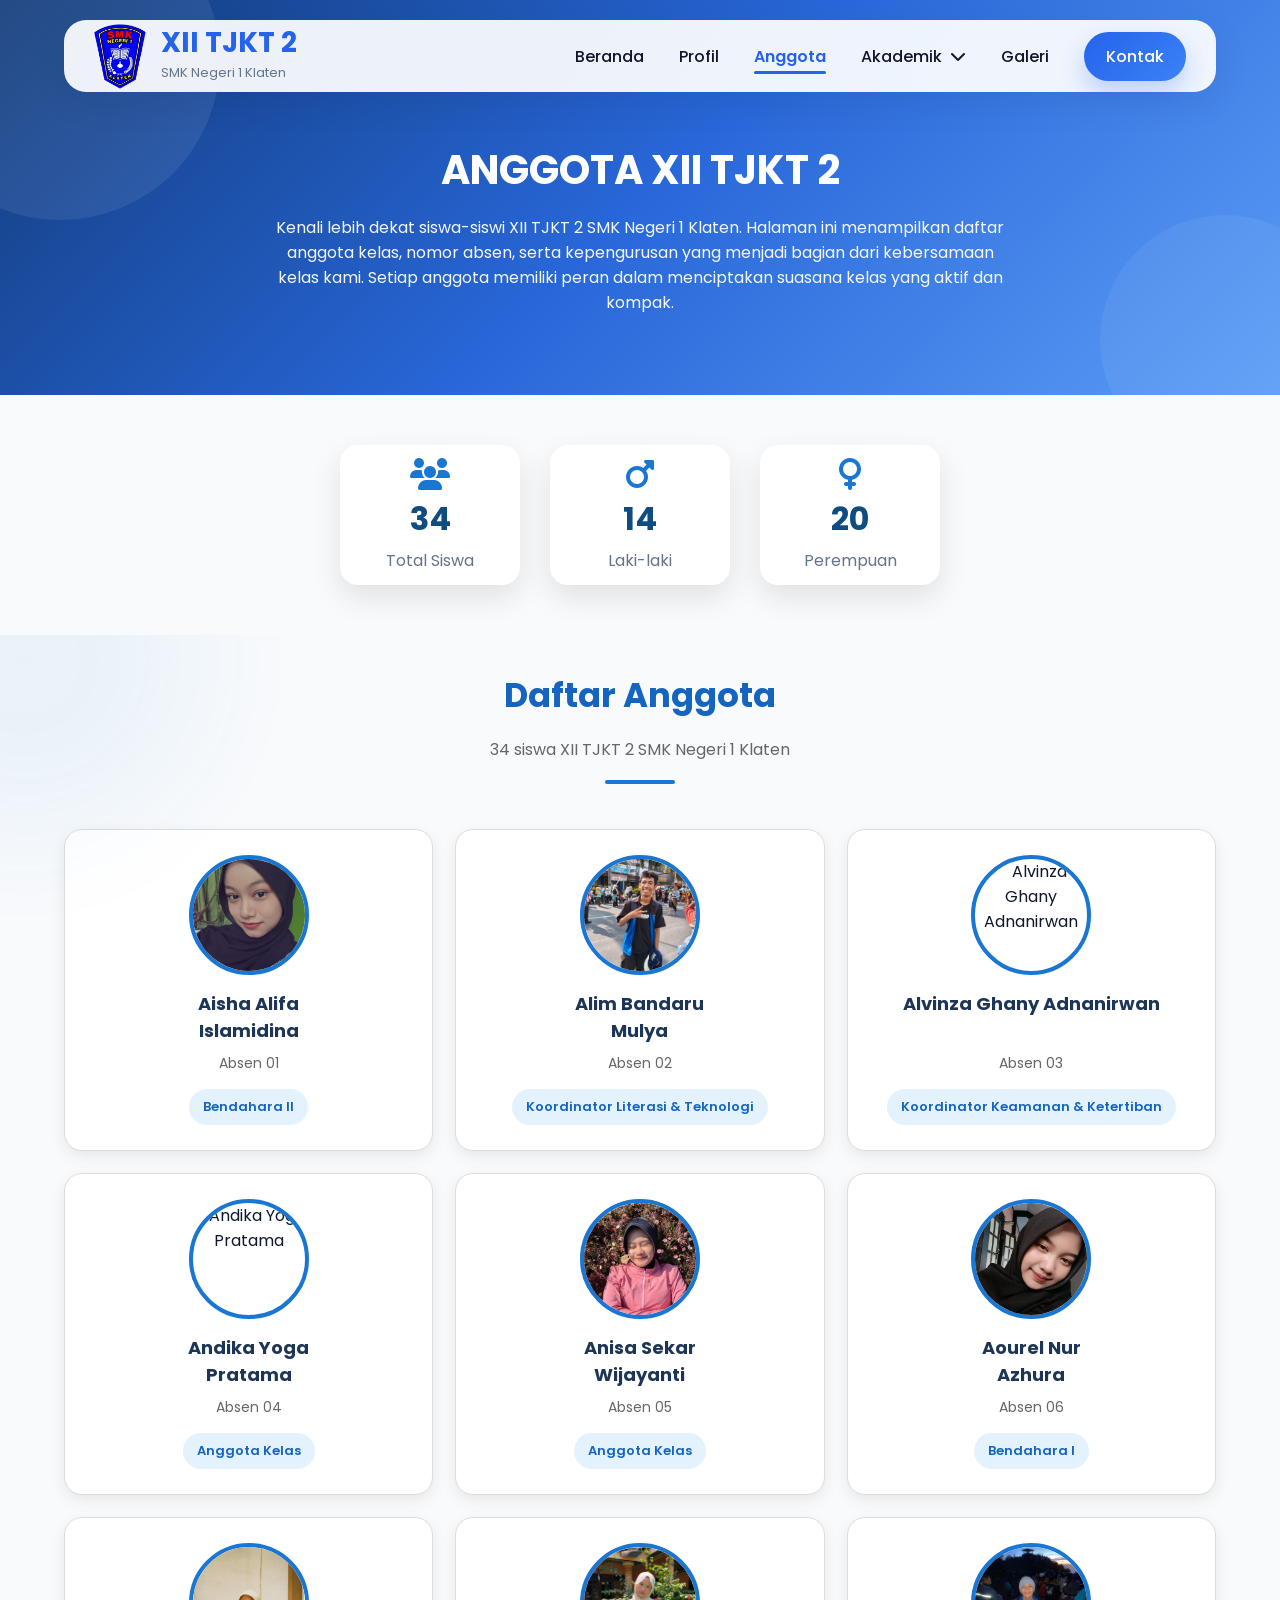
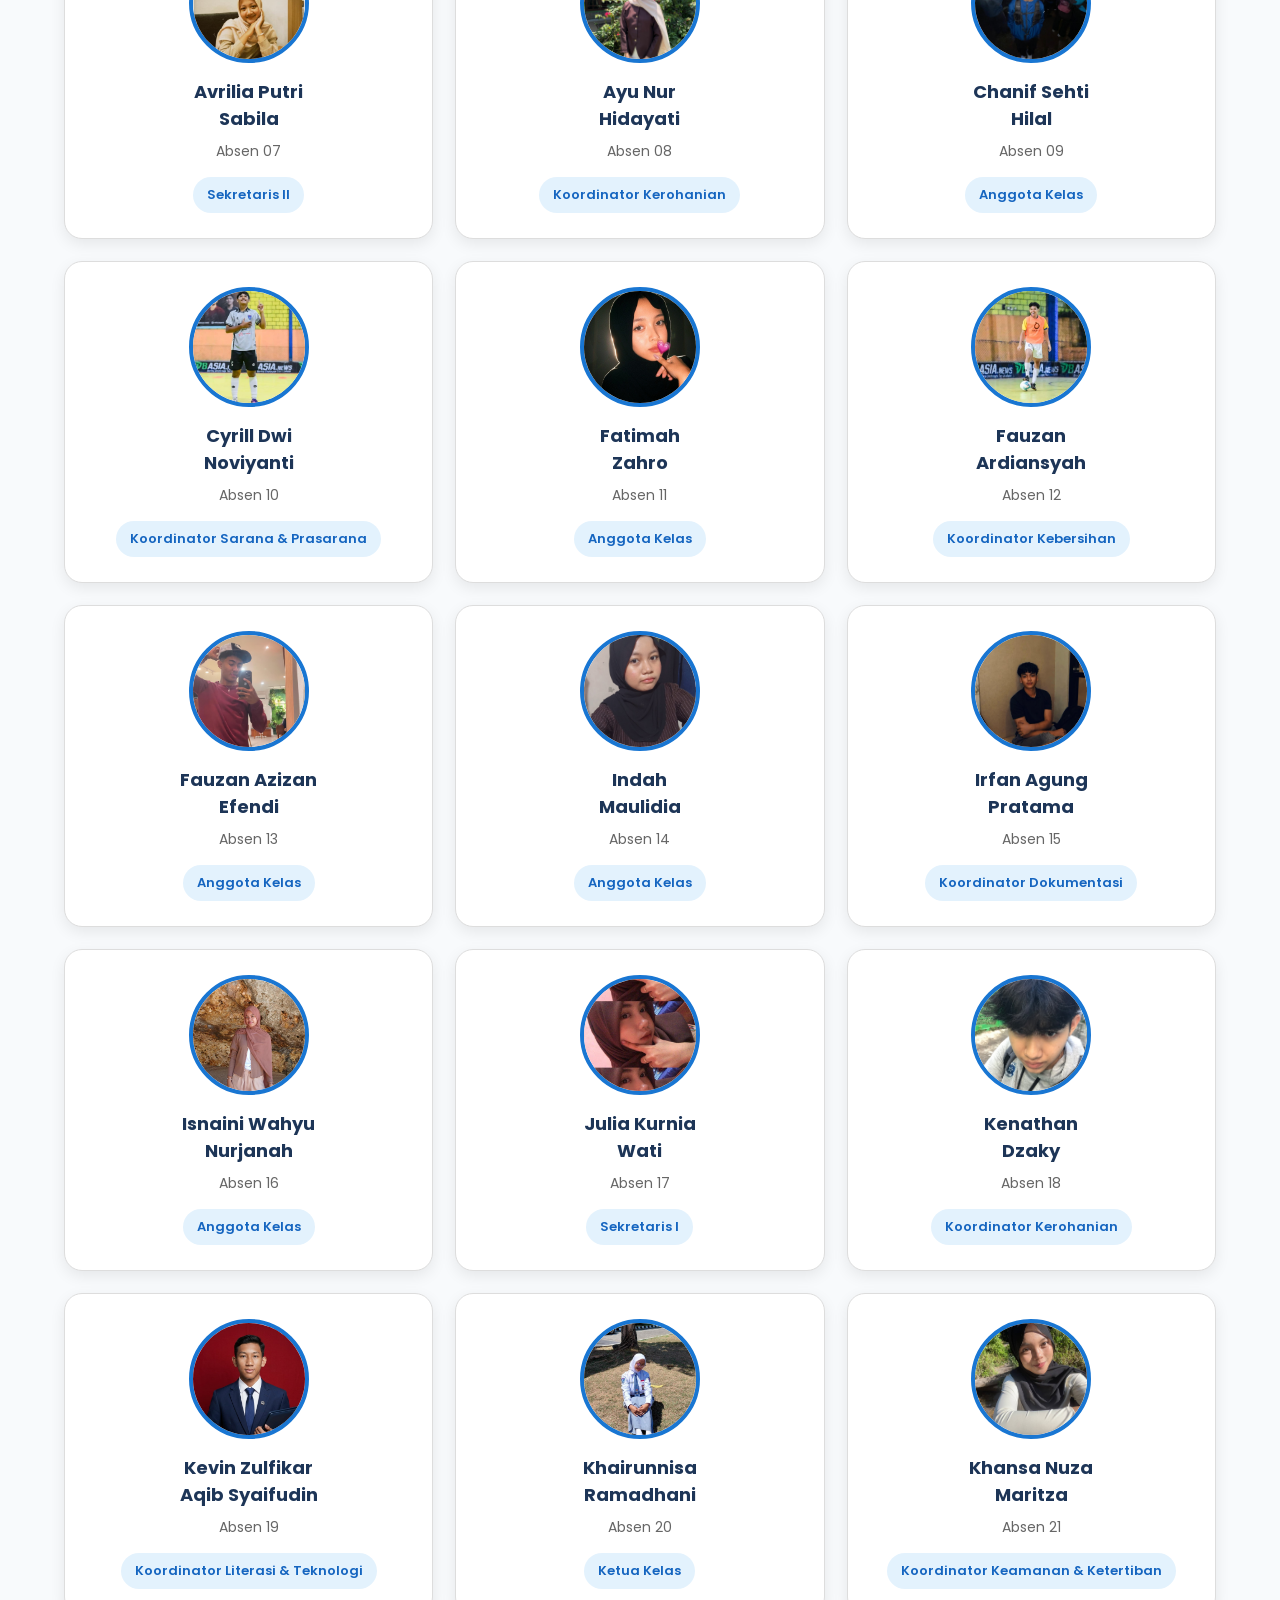
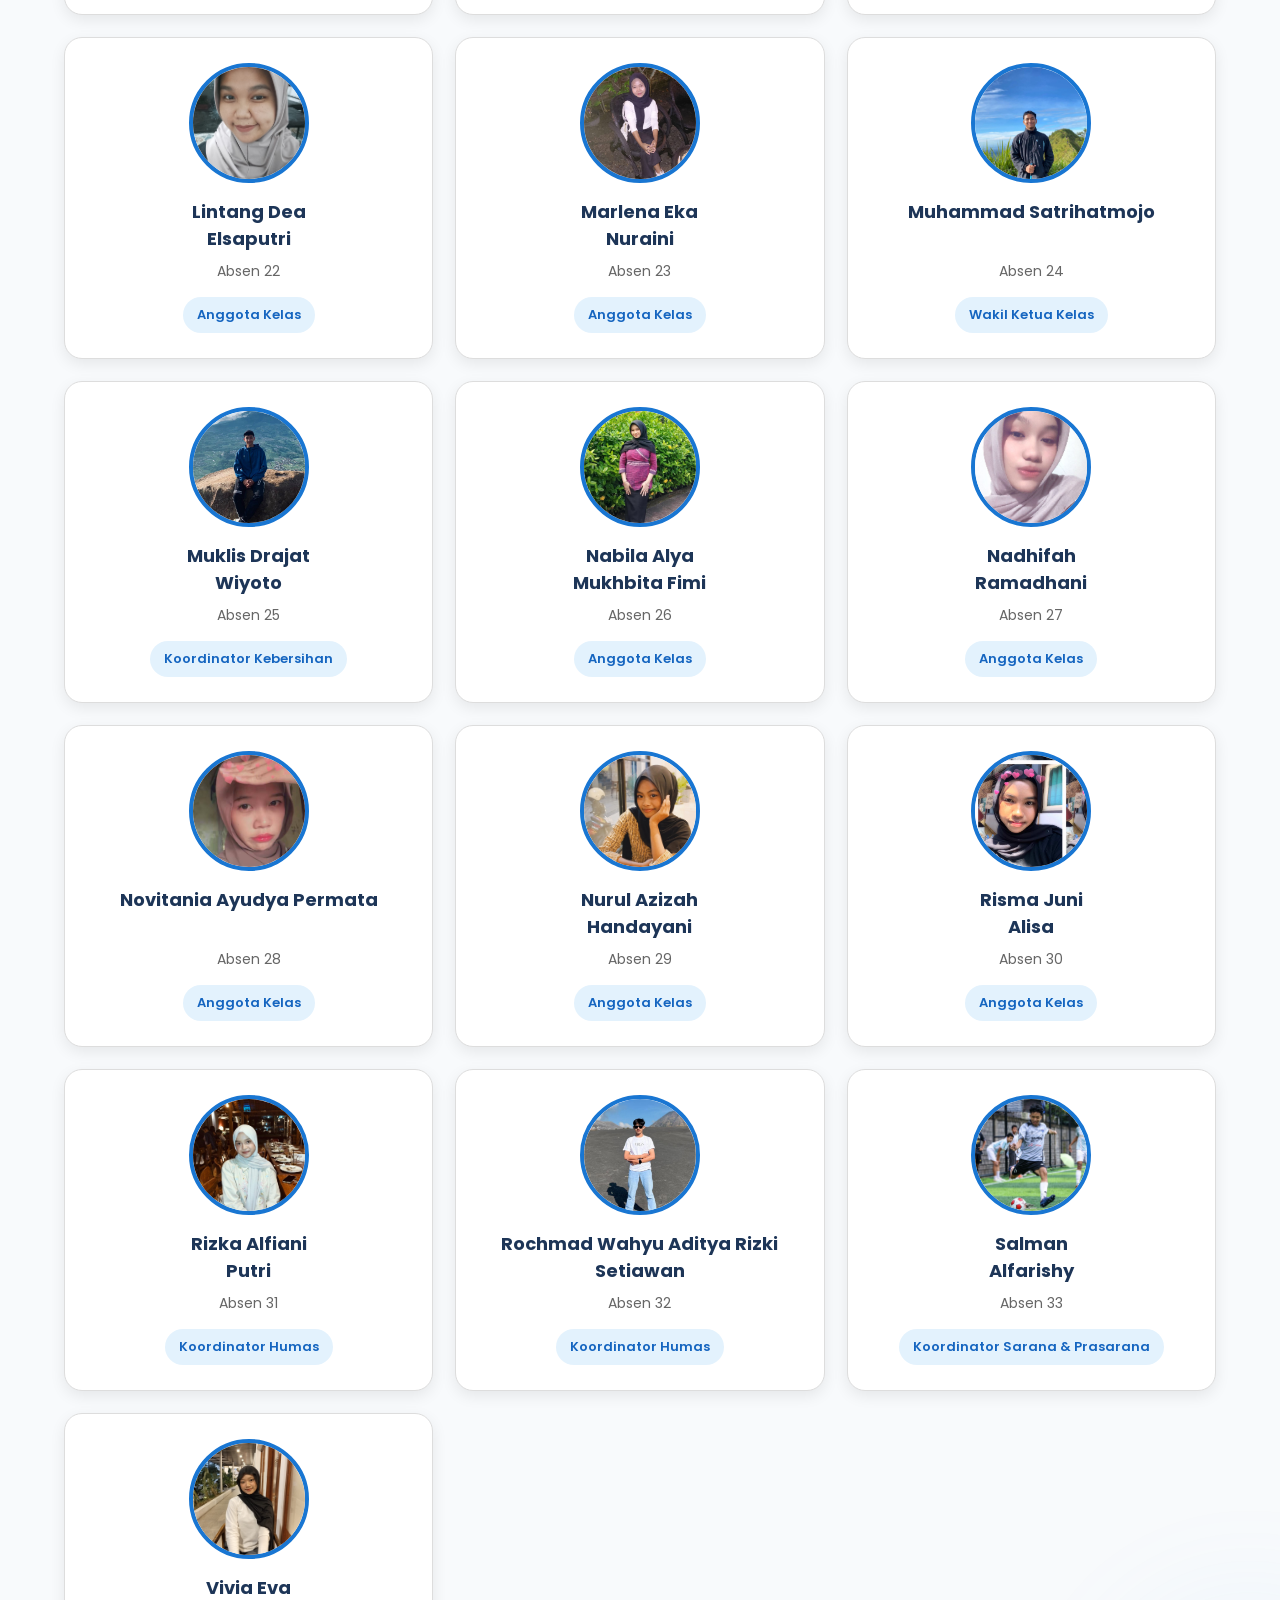
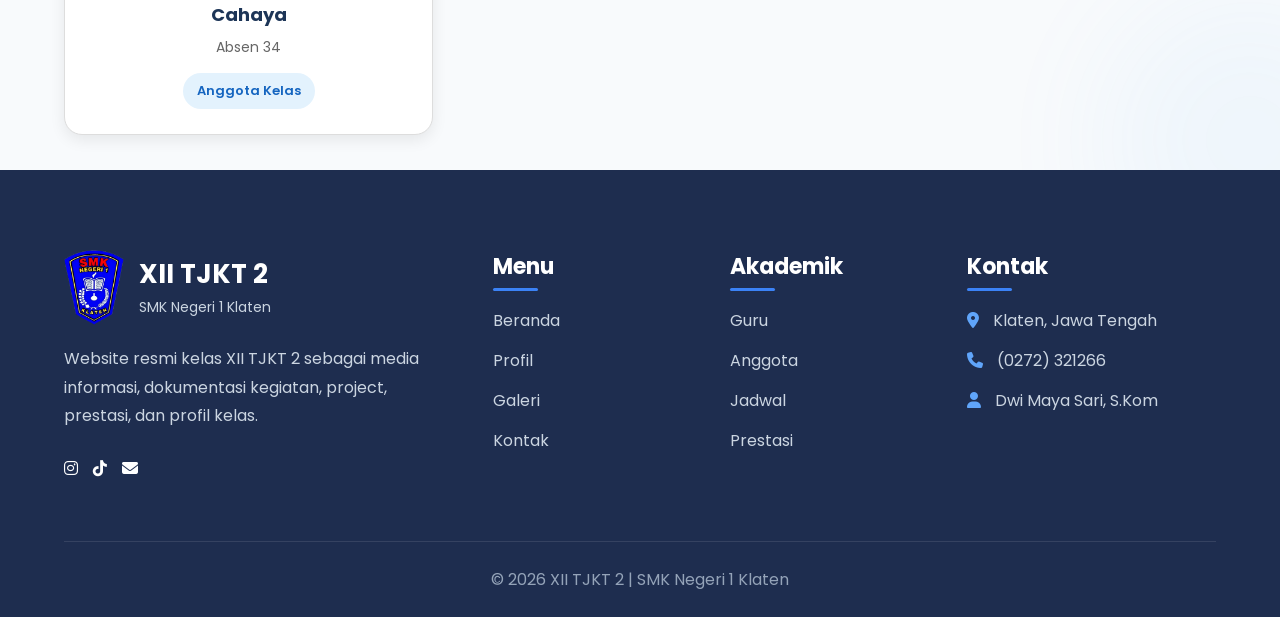
==== commit 91966539: "Update anggota.html" ====
--- a/anggota.html
+++ b/anggota.html
@@ -577,8 +577,8 @@
 <!-- 28 -->
 
 <div class="anggota-card">
-<a href="img/anggota/img/anggota/28.jpg" target="_blank">
-    <img src="img/anggota/img/anggota/28.jpg" alt="Novitania Ayudya Permata">
+<a href="img/anggota/28.jpg" target="_blank">
+    <img src="img/anggota/28.jpg" alt="Novitania Ayudya Permata">
 </a>
     <h3>Novitania Ayudya Permata</h3>
 
@@ -806,4 +806,4 @@
 
 </footer>
 </body>
-</html>+</html>
--- a/style3.css
+++ b/style3.css
@@ -474,24 +474,114 @@
 /* ==========================
         RESPONSIVE
 ========================== */
-
-@media(max-width:992px){
-
-    .menu{
-
-        display:none;
-
-    }
-
-    .navbar{
-
-        height:70px;
-
-        padding:0 20px;
-
-    }
-
-}
+/* =========================
+   NAVBAR HP - FIX
+   ========================= */
+
+@media (max-width: 576px) {
+
+    header {
+        top: 8px;
+        left: 0;
+        right: 0;
+        z-index: 9999;
+    }
+
+    .navbar {
+        width: 94%;
+        min-height: 55px;
+        height: auto;
+        margin: 0 auto;
+        padding: 8px 10px;
+
+        display: flex;
+        flex-direction: column;
+        align-items: center;
+        gap: 6px;
+
+        box-sizing: border-box;
+    }
+
+    /* LOGO */
+    .logo {
+        width: 100%;
+        display: flex;
+        justify-content: center;
+        align-items: center;
+        gap: 7px;
+    }
+
+    .logo img {
+        width: 35px;
+        height: auto;
+    }
+
+    .logo-text h2 {
+        font-size: 16px;
+        margin: 0;
+    }
+
+    .logo-text span {
+        font-size: 9px;
+    }
+
+    /* MENU */
+    .menu {
+        width: 100%;
+        display: flex !important;
+        flex-wrap: wrap;
+        justify-content: center;
+        align-items: center;
+
+        gap: 3px 4px;
+        margin: 0;
+        padding: 0;
+    }
+
+    .menu li {
+        margin: 0;
+        padding: 0;
+    }
+
+    .menu li a {
+        display: flex;
+        align-items: center;
+        justify-content: center;
+
+        height: 28px;
+        padding: 0 6px;
+
+        font-size: 9px;
+        line-height: 1;
+        white-space: nowrap;
+
+        box-sizing: border-box;
+    }
+
+    /* TOMBOL KONTAK */
+    .menu li:last-child a {
+        height: 28px;
+        padding: 0 8px;
+        font-size: 9px;
+    }
+
+
+    /* =========================
+       JUDUL TIDAK TERTUTUP NAVBAR
+       ========================= */
+
+    .page-header,
+    .section-header,
+    .guru-header,
+    .jadwal-header,
+    .project-header,
+    .prestasi-header,
+    .kegiatan-header {
+        margin-top: 130px;
+    }
+
+}
+
 /* ========================================
             PART 3 - HERO
 ======================================== */
@@ -4349,4 +4439,4 @@
 
 .contact-item:hover .contact-icon{
     transform:scale(1.05);
-}+}
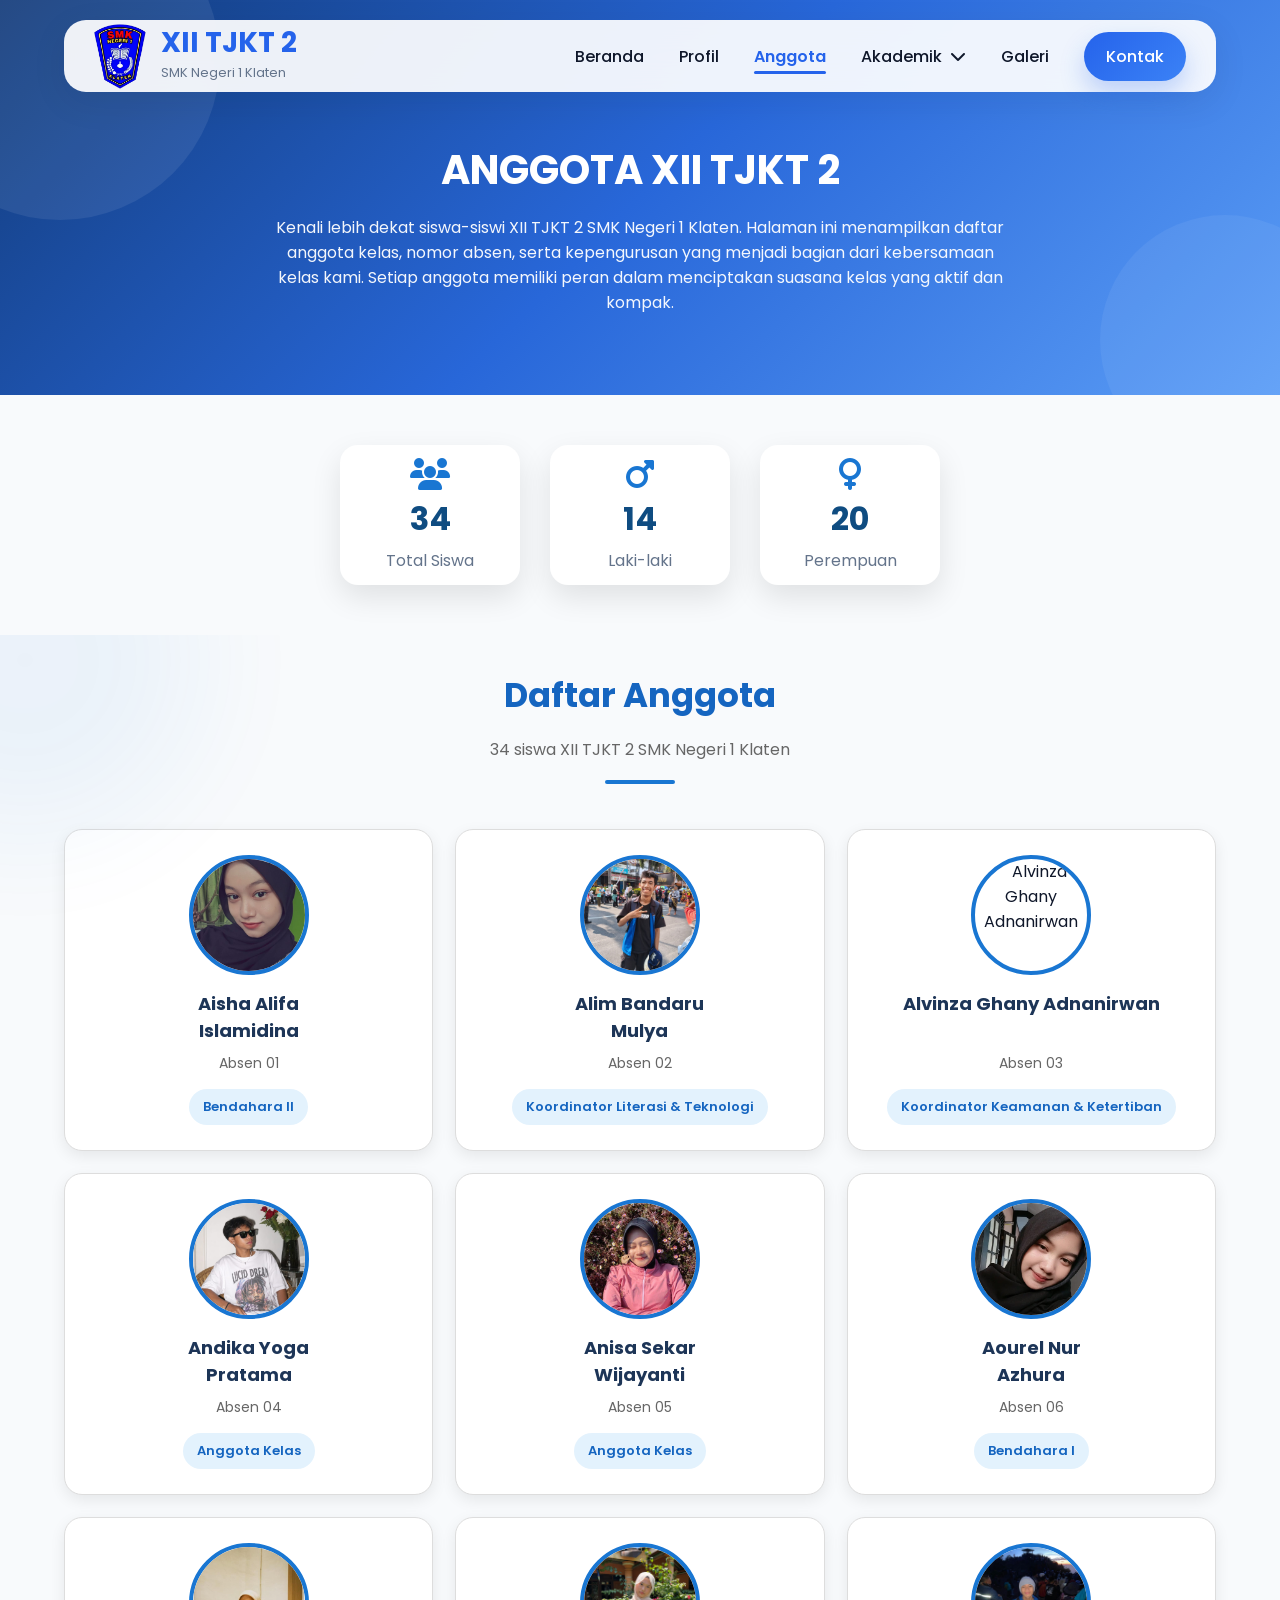
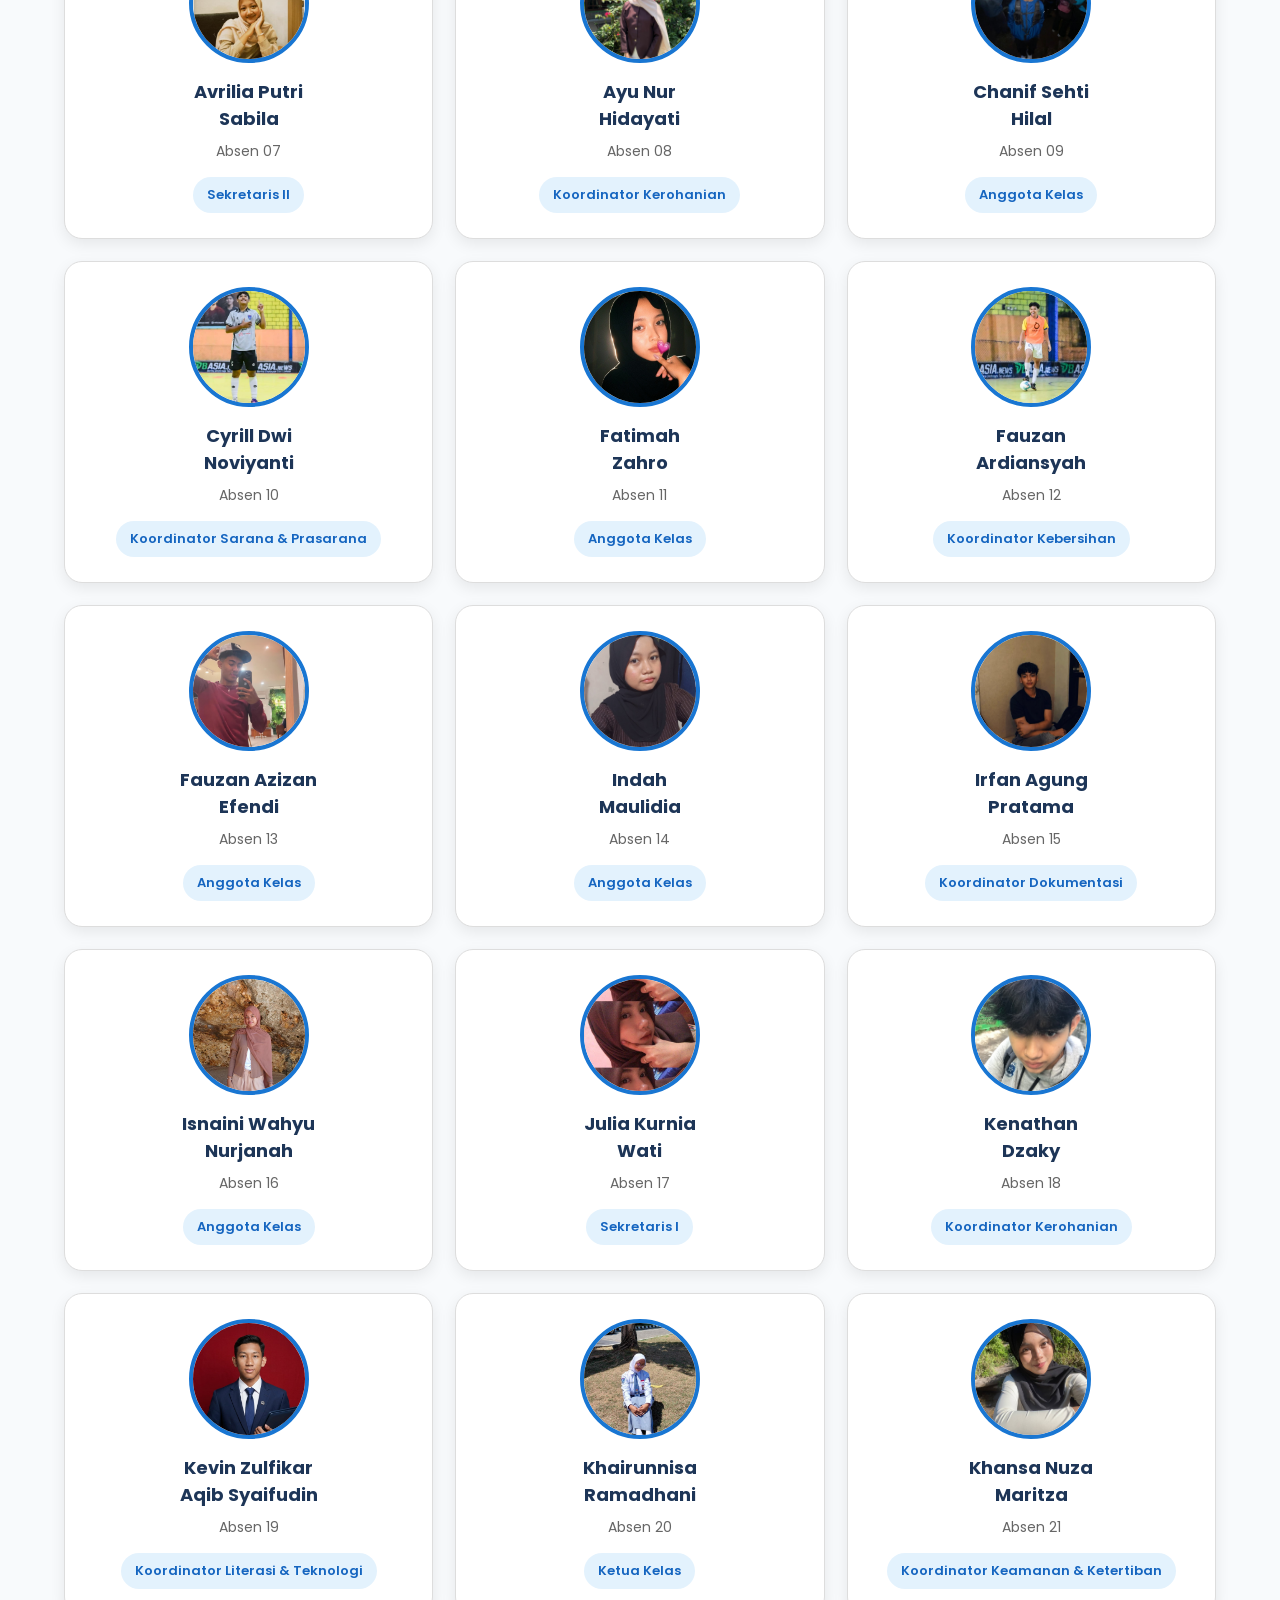
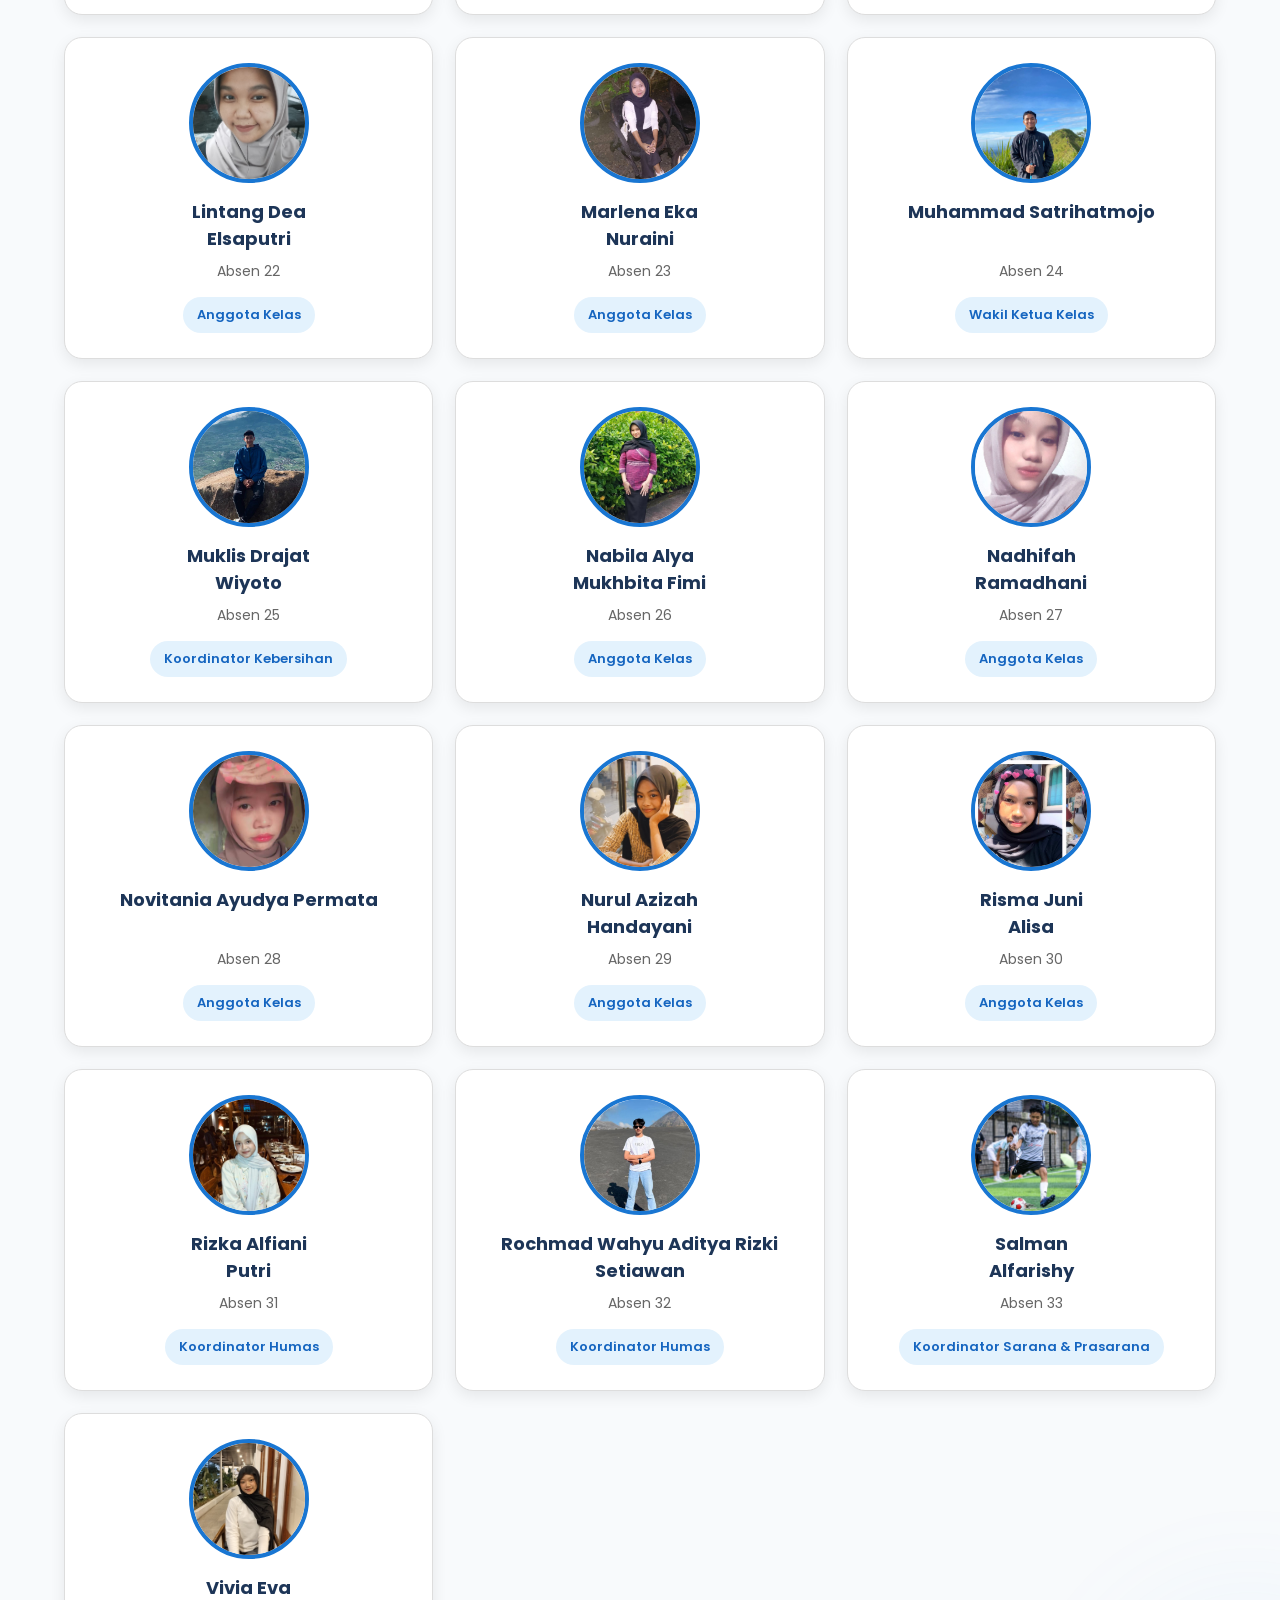
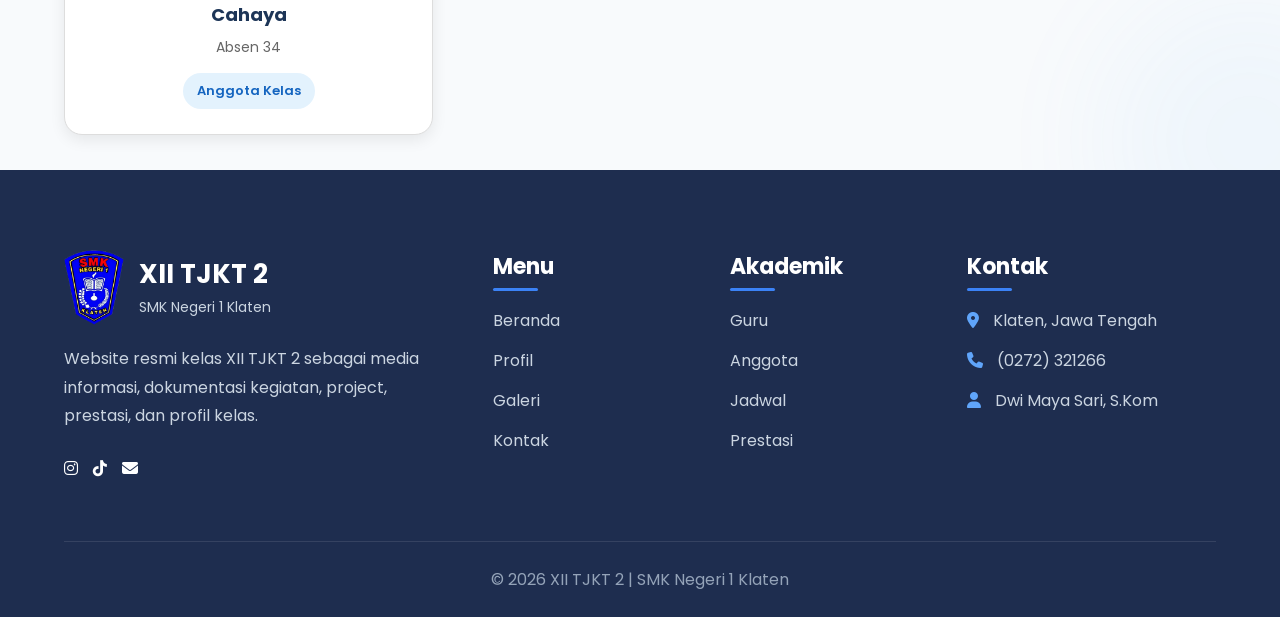
==== commit 26a2eda9: "Update anggota.html" ====
--- a/anggota.html
+++ b/anggota.html
@@ -206,9 +206,9 @@
 <!-- 3 -->
 
 <div class="anggota-card">
-
-<img src="img/anggota/3.jpg" alt="Alvinza Ghany Adnanirwan">
-
+<a href="img/anggota/3.jpeg" target="_blank">
+<img src="img/anggota/3.jpeg" alt="Alvinza Ghany Adnanirwan">
+</a>
 <h3>Alvinza Ghany Adnanirwan</h3>
 
 <p class="absen">Absen 03</p>
@@ -220,9 +220,9 @@
 <!-- 4 -->
 
 <div class="anggota-card">
-
-<img src="img/anggota/4.jpg" alt="Andika Yoga Pratama">
-
+<a href="img/anggota/4.jpeg" target="_blank">
+<img src="img/anggota/4.jpeg" alt="Andika Yoga Pratama">
+</a>
 <h3>Andika Yoga 
     <br>Pratama</h3>
 
@@ -250,9 +250,9 @@
 <!-- 6 -->
 
 <div class="anggota-card">
-
+<a href="img/anggota/6.jpeg" target="_blank">
 <img src="img/anggota/6.jpeg" alt="Aourel Nur Azhura">
-
+</a>
 <h3>Aourel Nur 
     <br>Azhura</h3>
 
--- a/style3.css
+++ b/style3.css
@@ -3099,7 +3099,8 @@
 @media(max-width:768px){
 
     .project-header{
-        margin-top: 90px;
+        margin-top: 0;
+        padding: 150px 20px 80px;
     }
 
     .project-header h1{
@@ -4440,3 +4441,165 @@
 .contact-item:hover .contact-icon{
     transform:scale(1.05);
 }
+
+
+
+
+
+
+/* =========================
+   FOOTER MOBILE
+========================= */
+@media (max-width: 768px) {
+
+    footer {
+        padding: 45px 20px 20px;
+    }
+
+    .footer-container {
+        width: 100%;
+        max-width: 100%;
+        margin: auto;
+    }
+
+    .footer-brand {
+        text-align: center;
+        margin-bottom: 30px;
+    }
+
+    .footer-brand img {
+        width: 70px;
+        margin-bottom: 10px;
+    }
+
+    .footer-brand h2 {
+        font-size: 24px;
+        margin-bottom: 6px;
+    }
+
+    .footer-brand p {
+        font-size: 14px;
+        line-height: 1.6;
+        max-width: 330px;
+        margin: auto;
+    }
+
+    .footer-social {
+        justify-content: center;
+        gap: 18px;
+        margin-top: 20px;
+    }
+
+    .footer-social a {
+        font-size: 20px;
+    }
+
+    /* MENU + AKADEMIK */
+    .footer-links {
+        display: grid;
+        grid-template-columns: 1fr 1fr;
+        gap: 25px;
+        text-align: center;
+        margin-top: 35px;
+    }
+
+    .footer-links h3 {
+        font-size: 20px;
+        margin-bottom: 15px;
+    }
+
+    .footer-links ul {
+        padding: 0;
+        margin: 0;
+        list-style: none;
+    }
+
+    .footer-links li {
+        margin-bottom: 9px;
+    }
+
+    .footer-links a {
+        font-size: 14px;
+    }
+
+    /* KONTAK */
+    .footer-contact {
+        text-align: center;
+        margin-top: 35px;
+    }
+
+    .footer-contact h3 {
+        font-size: 20px;
+        margin-bottom: 18px;
+    }
+
+    .footer-contact p {
+        font-size: 14px;
+        margin: 10px 0;
+    }
+
+    .footer-bottom {
+        margin-top: 30px;
+        padding-top: 18px;
+        text-align: center;
+    }
+
+    .footer-bottom p {
+        font-size: 13px;
+    }
+}
+
+
+
+
+
+
+
+
+
+@media (max-width: 768px) {
+
+    .anggota-grid {
+        grid-template-columns: repeat(2, 1fr);
+        gap: 12px;
+        padding: 0 12px;
+    }
+
+    .anggota-card {
+        padding: 12px 8px;
+        border-radius: 10px;
+    }
+
+    .anggota-card img {
+        width: 55px;
+        height: 55px;
+    }
+
+    .anggota-card h3 {
+        font-size: 10px;
+        line-height: 1.3;
+    }
+
+    .anggota-card p {
+        font-size: 8px;
+        line-height: 1.3;
+    }
+
+    .anggota-card span {
+        font-size: 7px;
+    }
+
+    .anggota-header {
+        padding: 100px 18px 45px;
+    }
+
+    .anggota-header h1 {
+        font-size: 24px;
+    }
+
+    .anggota-header p {
+        font-size: 11px;
+        line-height: 1.6;
+    }
+
+}
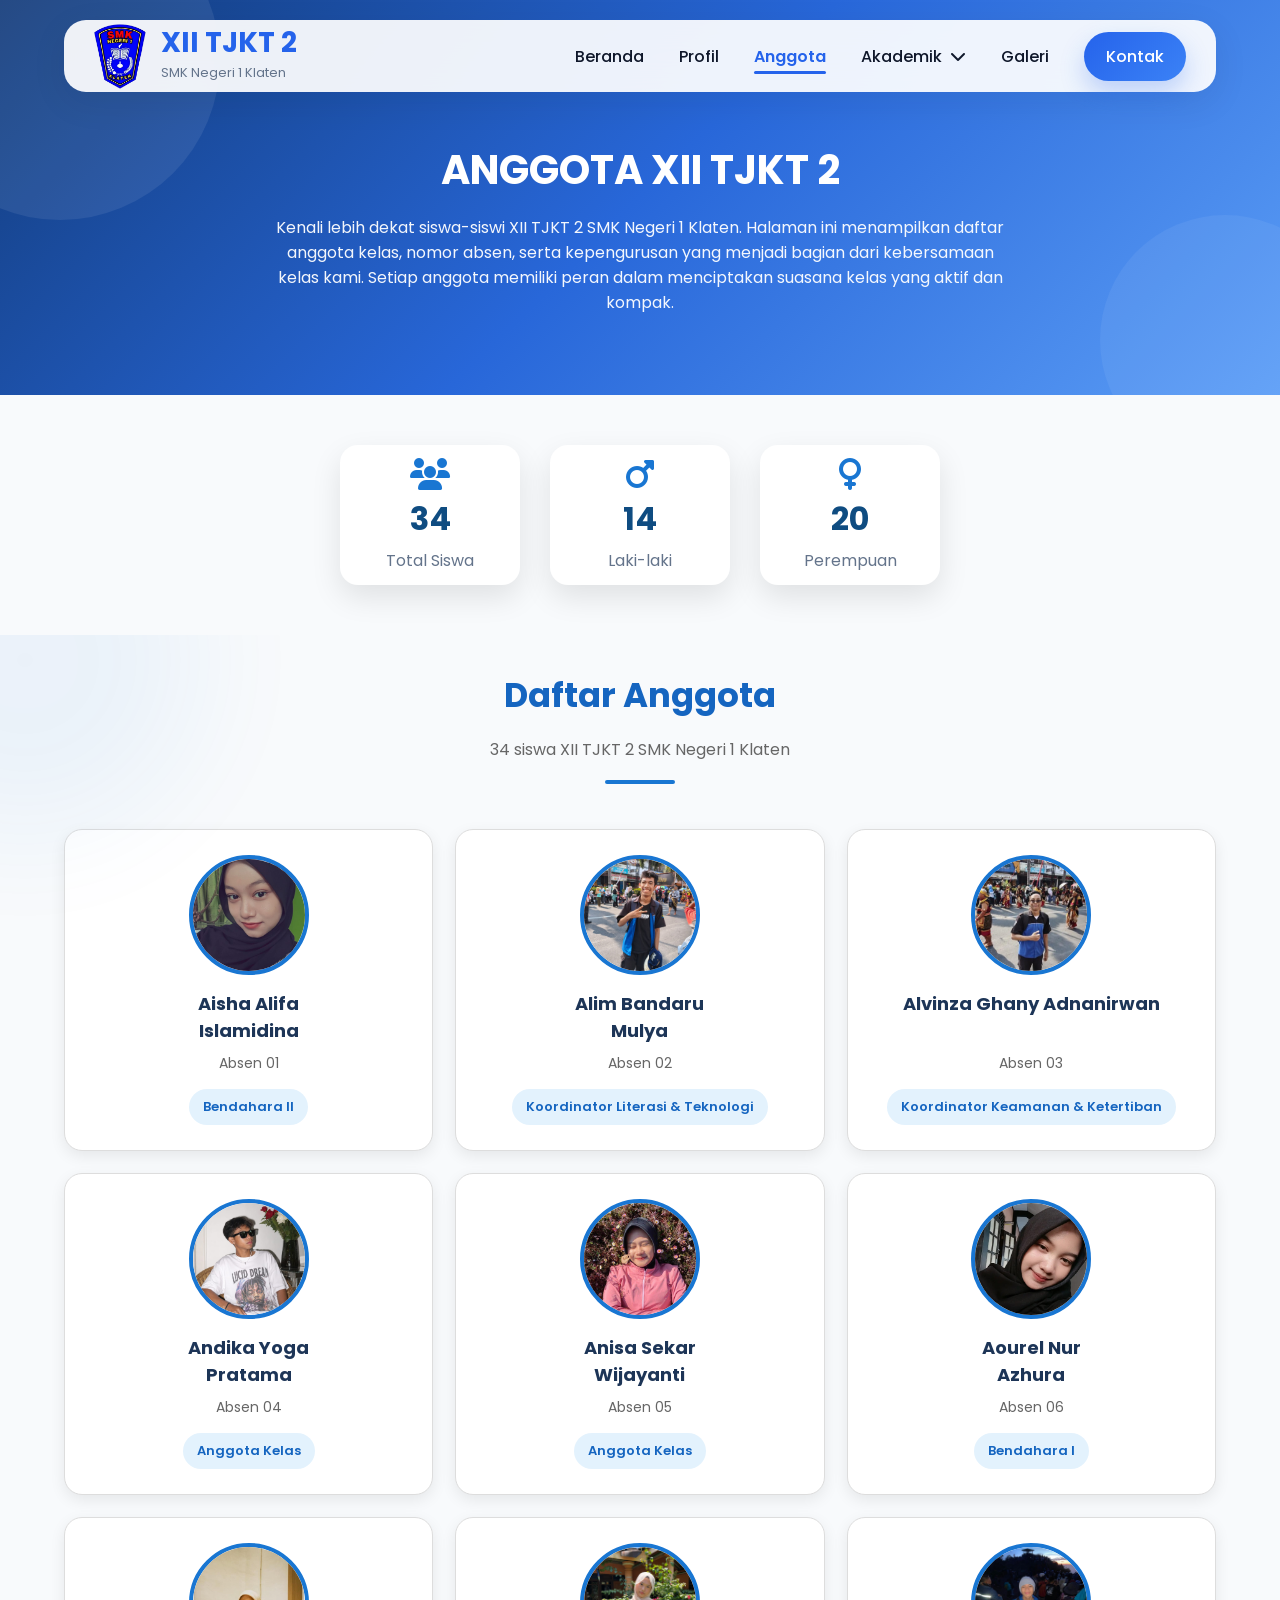
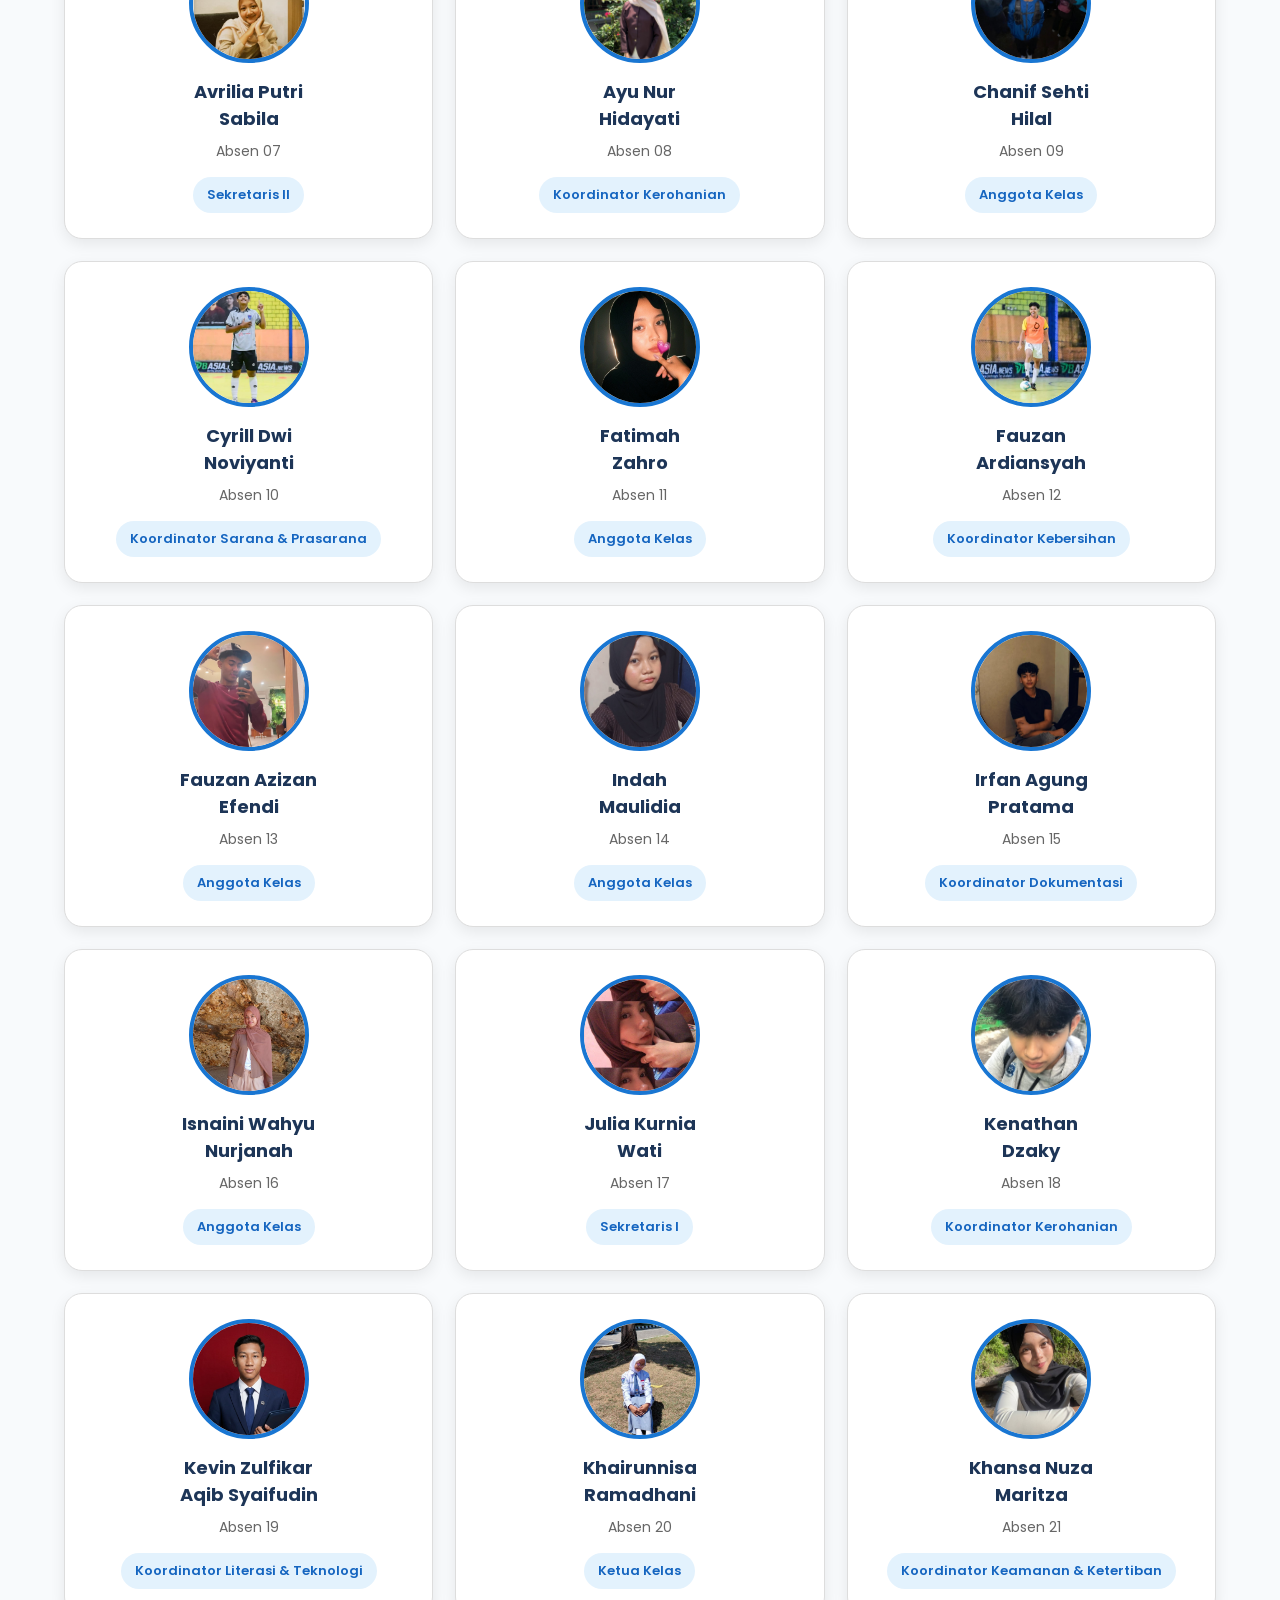
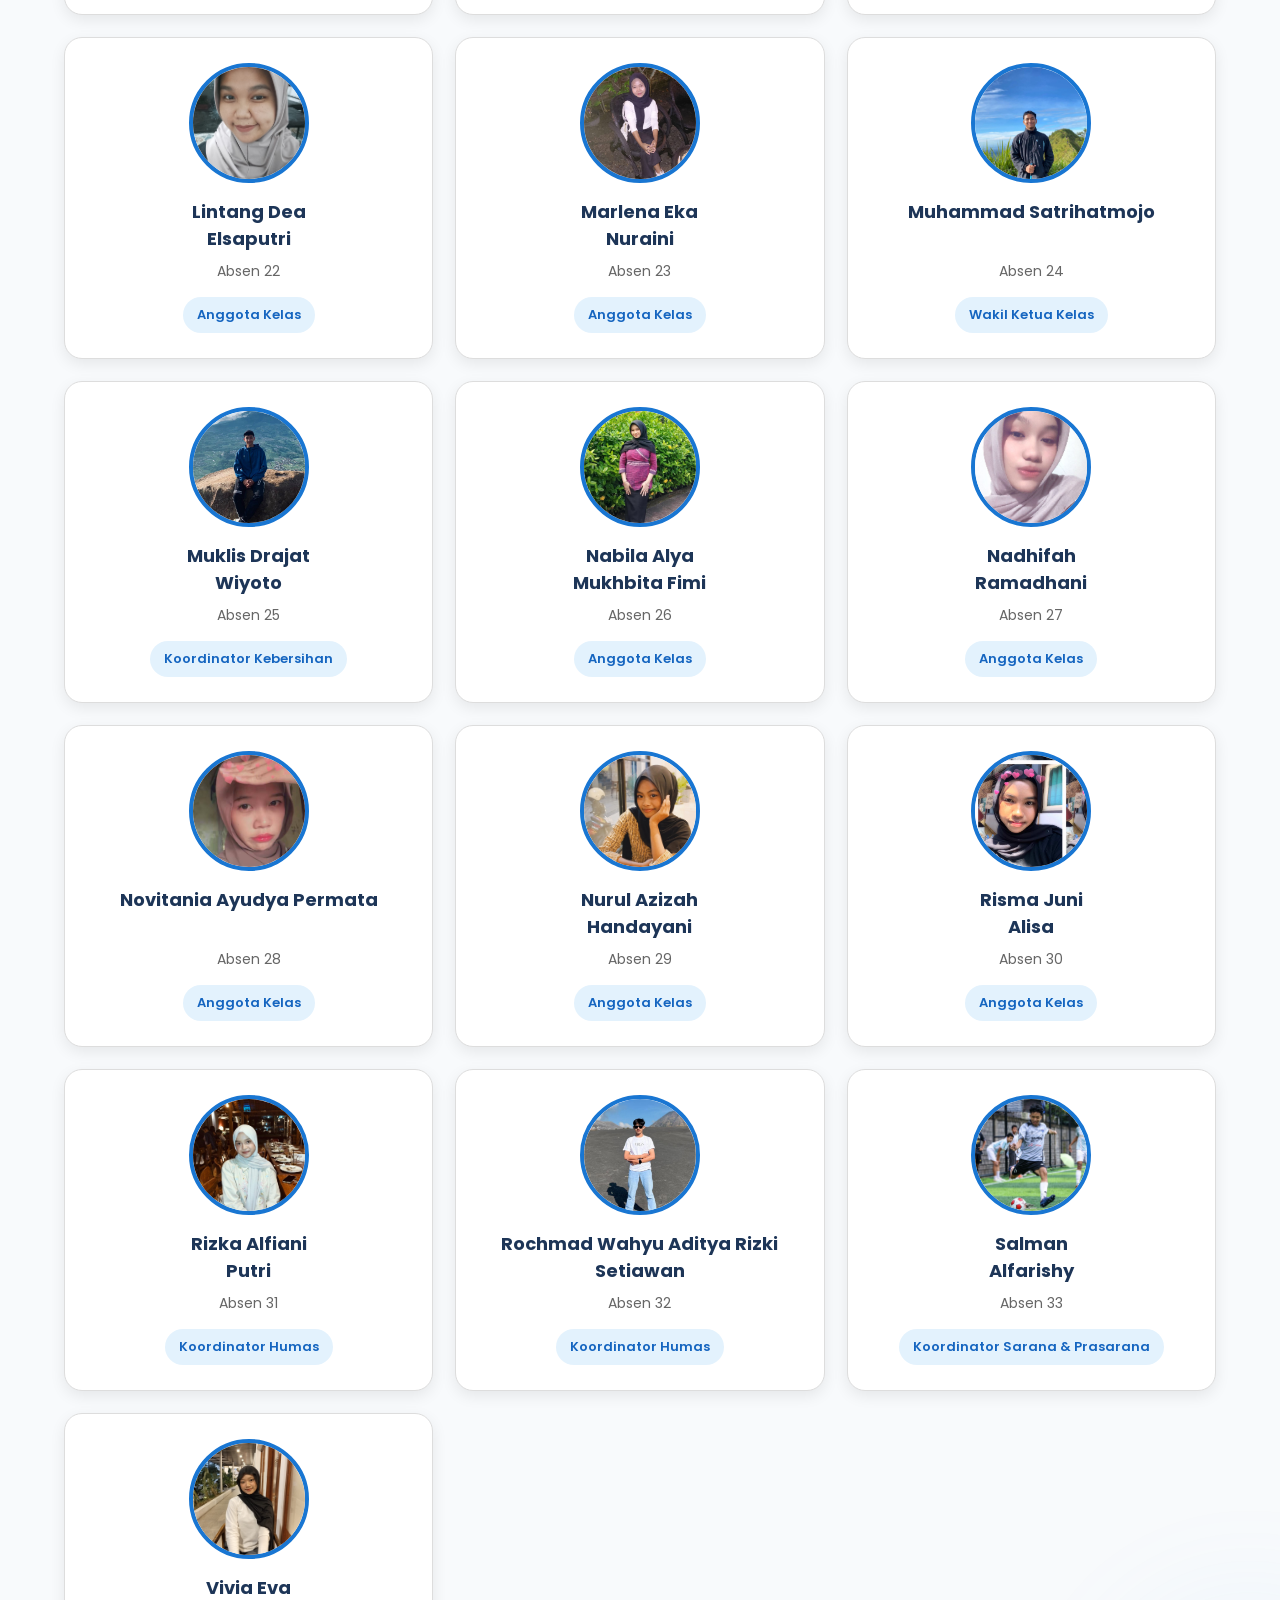
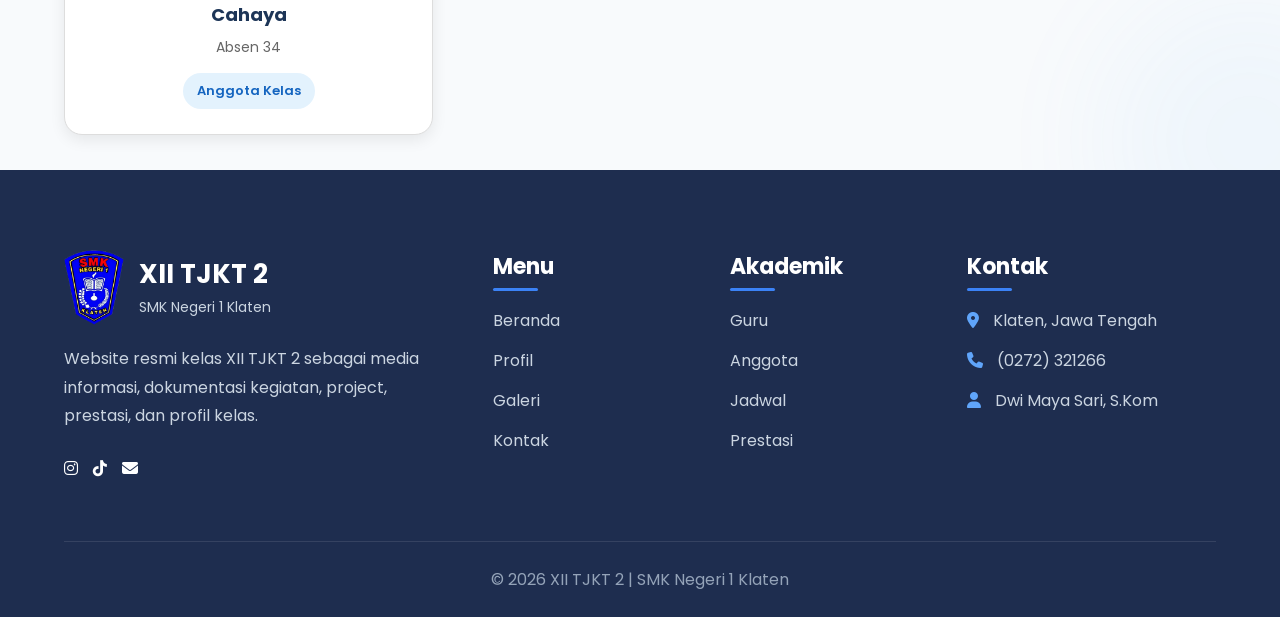
==== commit f2e3a1ca: "Update anggota.html" ====
--- a/anggota.html
+++ b/anggota.html
@@ -206,8 +206,8 @@
 <!-- 3 -->
 
 <div class="anggota-card">
-<a href="img/anggota/3.jpeg" target="_blank">
-<img src="img/anggota/3.jpeg" alt="Alvinza Ghany Adnanirwan">
+<a href="img/anggota/3.jpg" target="_blank">
+<img src="img/anggota/3.jpg" alt="Alvinza Ghany Adnanirwan">
 </a>
 <h3>Alvinza Ghany Adnanirwan</h3>
 
